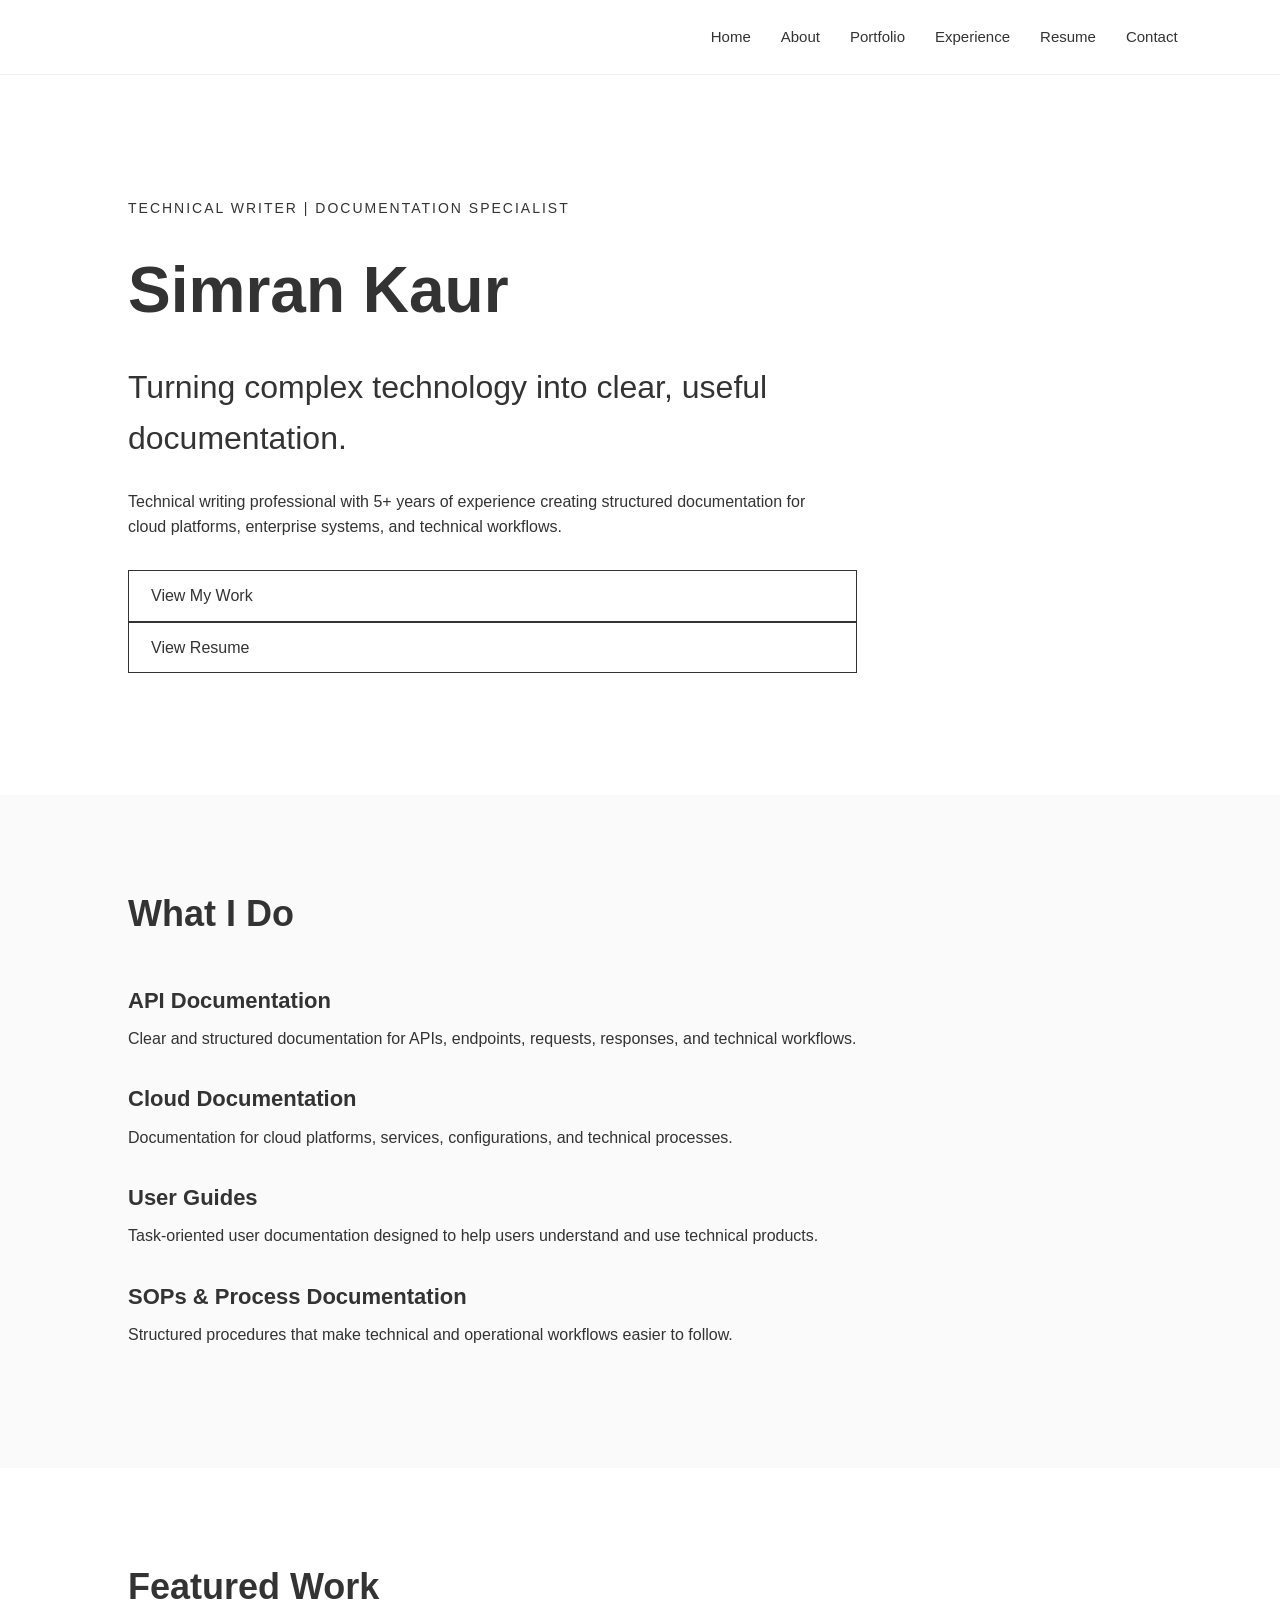
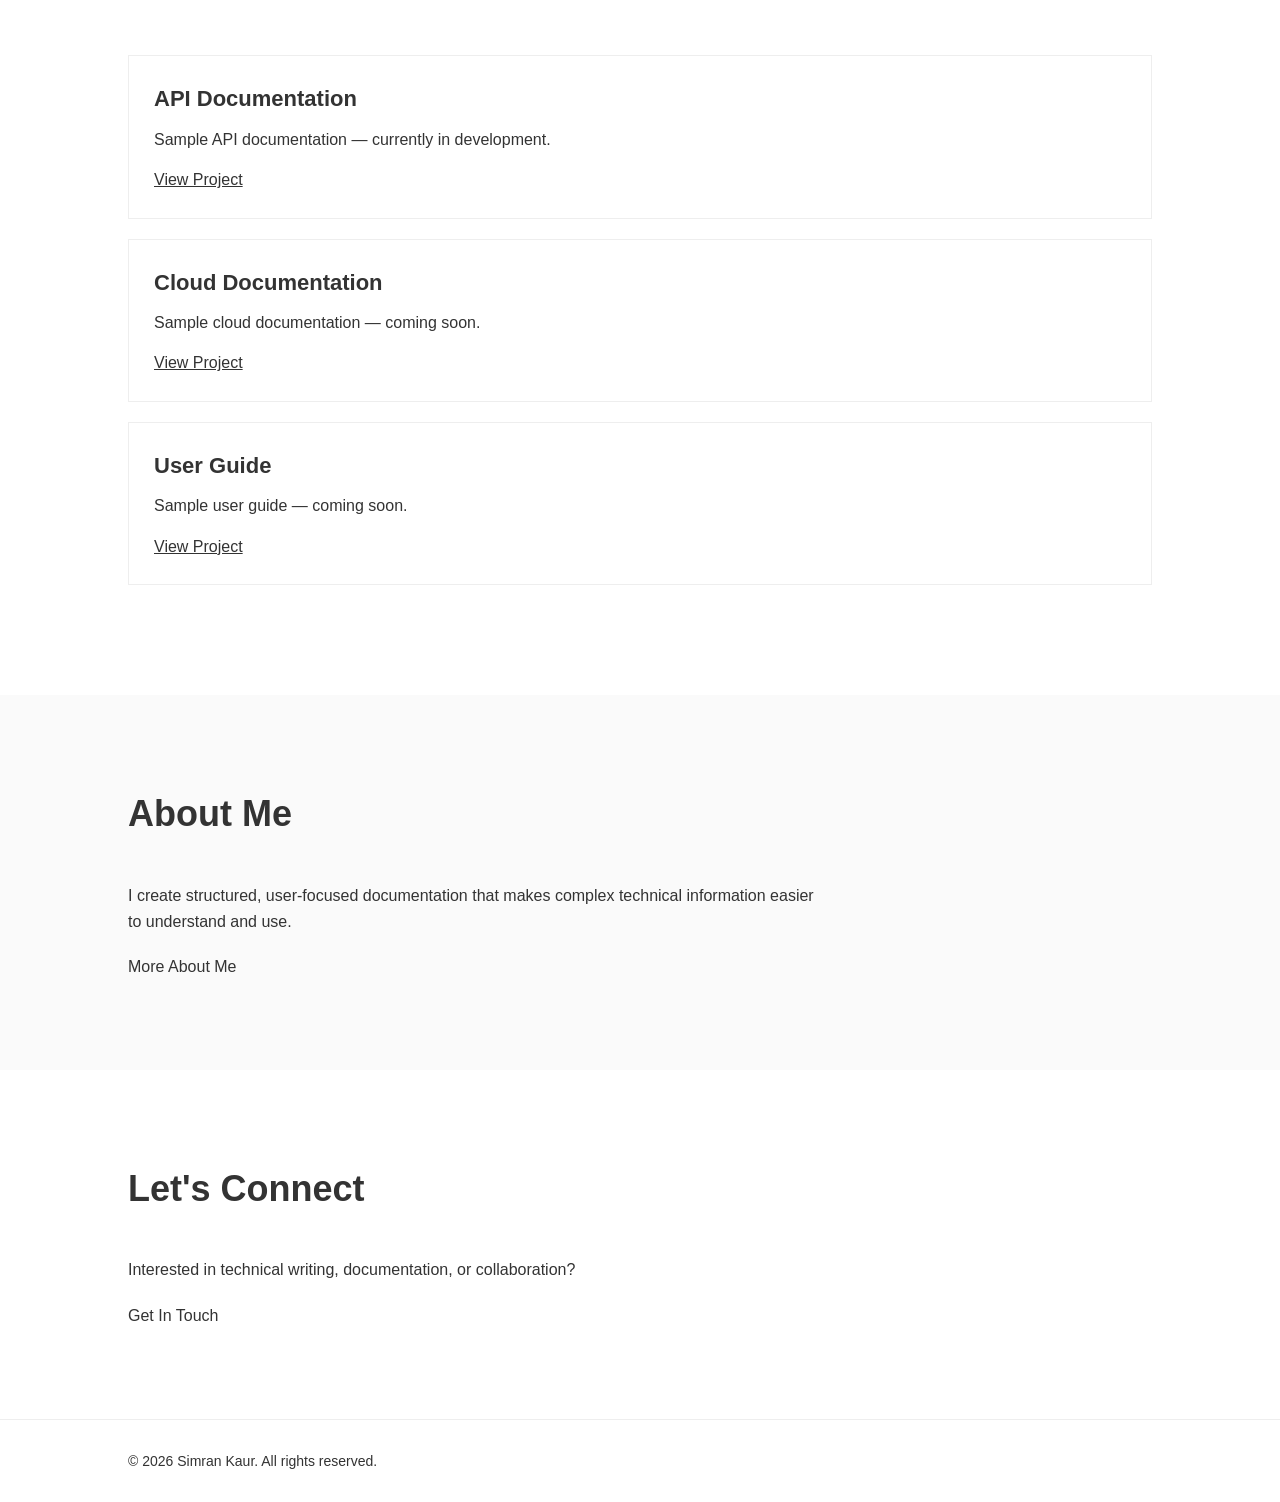
==== index.html @ 683816c1 "Update index.html" ====
<!DOCTYPE html>
<html lang="en">

<head>
    <meta charset="UTF-8">
    <meta name="viewport" content="width=device-width, initial-scale=1.0">

    <title>Simran Kaur | Technical Writer</title>
    <link rel="stylesheet" href="style.css">

    <meta name="description"
          content="Technical writing portfolio of Simran Kaur, specializing in cloud, API, and software documentation.">
</head>

<body>

    <!-- Navigation -->
    <header>
        <nav>
            <a href="index.html">Home</a>
            <a href="about.html">About</a>
            <a href="portfolio.html">Portfolio</a>
            <a href="experience.html">Experience</a>
            <a href="resume.html">Resume</a>
            <a href="contact.html">Contact</a>
        </nav>
    </header>


    <!-- Hero Section -->
    <main>

        <section id="hero">

            <p>TECHNICAL WRITER | DOCUMENTATION SPECIALIST</p>

            <h1>Simran Kaur</h1>

            <h2>
                Turning complex technology into clear,
                useful documentation.
            </h2>

            <p>
                Technical writing professional with 5+ years of experience
                creating structured documentation for cloud platforms,
                enterprise systems, and technical workflows.
            </p>

            <a href="portfolio.html">View My Work</a>

            <a href="resume.html">View Resume</a>

        </section>


        <!-- What I Do -->
        <section id="what-i-do">

            <h2>What I Do</h2>

            <div>
                <h3>API Documentation</h3>
                <p>
                    Clear and structured documentation for APIs,
                    endpoints, requests, responses, and technical workflows.
                </p>
            </div>

            <div>
                <h3>Cloud Documentation</h3>
                <p>
                    Documentation for cloud platforms, services,
                    configurations, and technical processes.
                </p>
            </div>

            <div>
                <h3>User Guides</h3>
                <p>
                    Task-oriented user documentation designed to help
                    users understand and use technical products.
                </p>
            </div>

            <div>
                <h3>SOPs & Process Documentation</h3>
                <p>
                    Structured procedures that make technical and
                    operational workflows easier to follow.
                </p>
            </div>

        </section>


        <!-- Featured Work -->
        <section id="featured-work">

            <h2>Featured Work</h2>

            <div>
                <h3>API Documentation</h3>
                <p>Sample API documentation — currently in development.</p>
                <a href="portfolio.html">View Project</a>
            </div>

            <div>
                <h3>Cloud Documentation</h3>
                <p>Sample cloud documentation — coming soon.</p>
                <a href="portfolio.html">View Project</a>
            </div>

            <div>
                <h3>User Guide</h3>
                <p>Sample user guide — coming soon.</p>
                <a href="portfolio.html">View Project</a>
            </div>

        </section>


        <!-- About Preview -->
        <section id="about-preview">

            <h2>About Me</h2>

            <p>
                I create structured, user-focused documentation that
                makes complex technical information easier to understand
                and use.
            </p>

            <a href="about.html">More About Me</a>

        </section>


        <!-- Contact -->
        <section id="contact-preview">

            <h2>Let's Connect</h2>

            <p>
                Interested in technical writing, documentation,
                or collaboration?
            </p>

            <a href="contact.html">Get In Touch</a>

        </section>

    </main>


    <!-- Footer -->
    <footer>

        <p>© 2026 Simran Kaur. All rights reserved.</p>

    </footer>

</body>

</html>
---- style.css ----
/* General */

* {
    margin: 0;
    padding: 0;
    box-sizing: border-box;
}

body {
    font-family: Arial, sans-serif;
    line-height: 1.6;
    color: #333;
    background: #ffffff;
}

a {
    text-decoration: none;
    color: inherit;
}


/* Navigation */

header {
    padding: 25px 8%;
    border-bottom: 1px solid #eeeeee;
}

nav {
    display: flex;
    justify-content: flex-end;
    gap: 30px;
}

nav a {
    font-size: 15px;
}

nav a:hover {
    color: #8b5cf6;
}


/* Main sections */

section {
    padding: 90px 10%;
}


/* Hero */

#hero {
    min-height: 80vh;
    display: flex;
    flex-direction: column;
    justify-content: center;
    max-width: 1000px;
}

#hero p:first-child {
    font-size: 14px;
    letter-spacing: 2px;
    margin-bottom: 20px;
}

#hero h1 {
    font-size: 64px;
    margin-bottom: 20px;
}

#hero h2 {
    font-size: 32px;
    font-weight: 400;
    max-width: 750px;
    margin-bottom: 25px;
}

#hero p {
    max-width: 700px;
    margin-bottom: 30px;
}


/* Buttons */

#hero a {
    display: inline-block;
    margin-right: 15px;
    padding: 12px 22px;
    border: 1px solid #333;
}


/* What I Do */

#what-i-do {
    background: #fafafa;
}

#what-i-do h2,
#featured-work h2,
#about-preview h2,
#contact-preview h2 {
    font-size: 36px;
    margin-bottom: 40px;
}

#what-i-do div {
    margin-bottom: 30px;
}

#what-i-do h3 {
    font-size: 22px;
    margin-bottom: 8px;
}


/* Featured Work */

#featured-work div {
    padding: 25px;
    border: 1px solid #eeeeee;
    margin-bottom: 20px;
}

#featured-work h3 {
    font-size: 22px;
    margin-bottom: 10px;
}

#featured-work a {
    display: inline-block;
    margin-top: 15px;
    text-decoration: underline;
}


/* About */

#about-preview {
    background: #fafafa;
}

#about-preview p,
#contact-preview p {
    max-width: 700px;
    margin-bottom: 20px;
}


/* Footer */

footer {
    padding: 30px 10%;
    border-top: 1px solid #eeeeee;
    font-size: 14px;
}
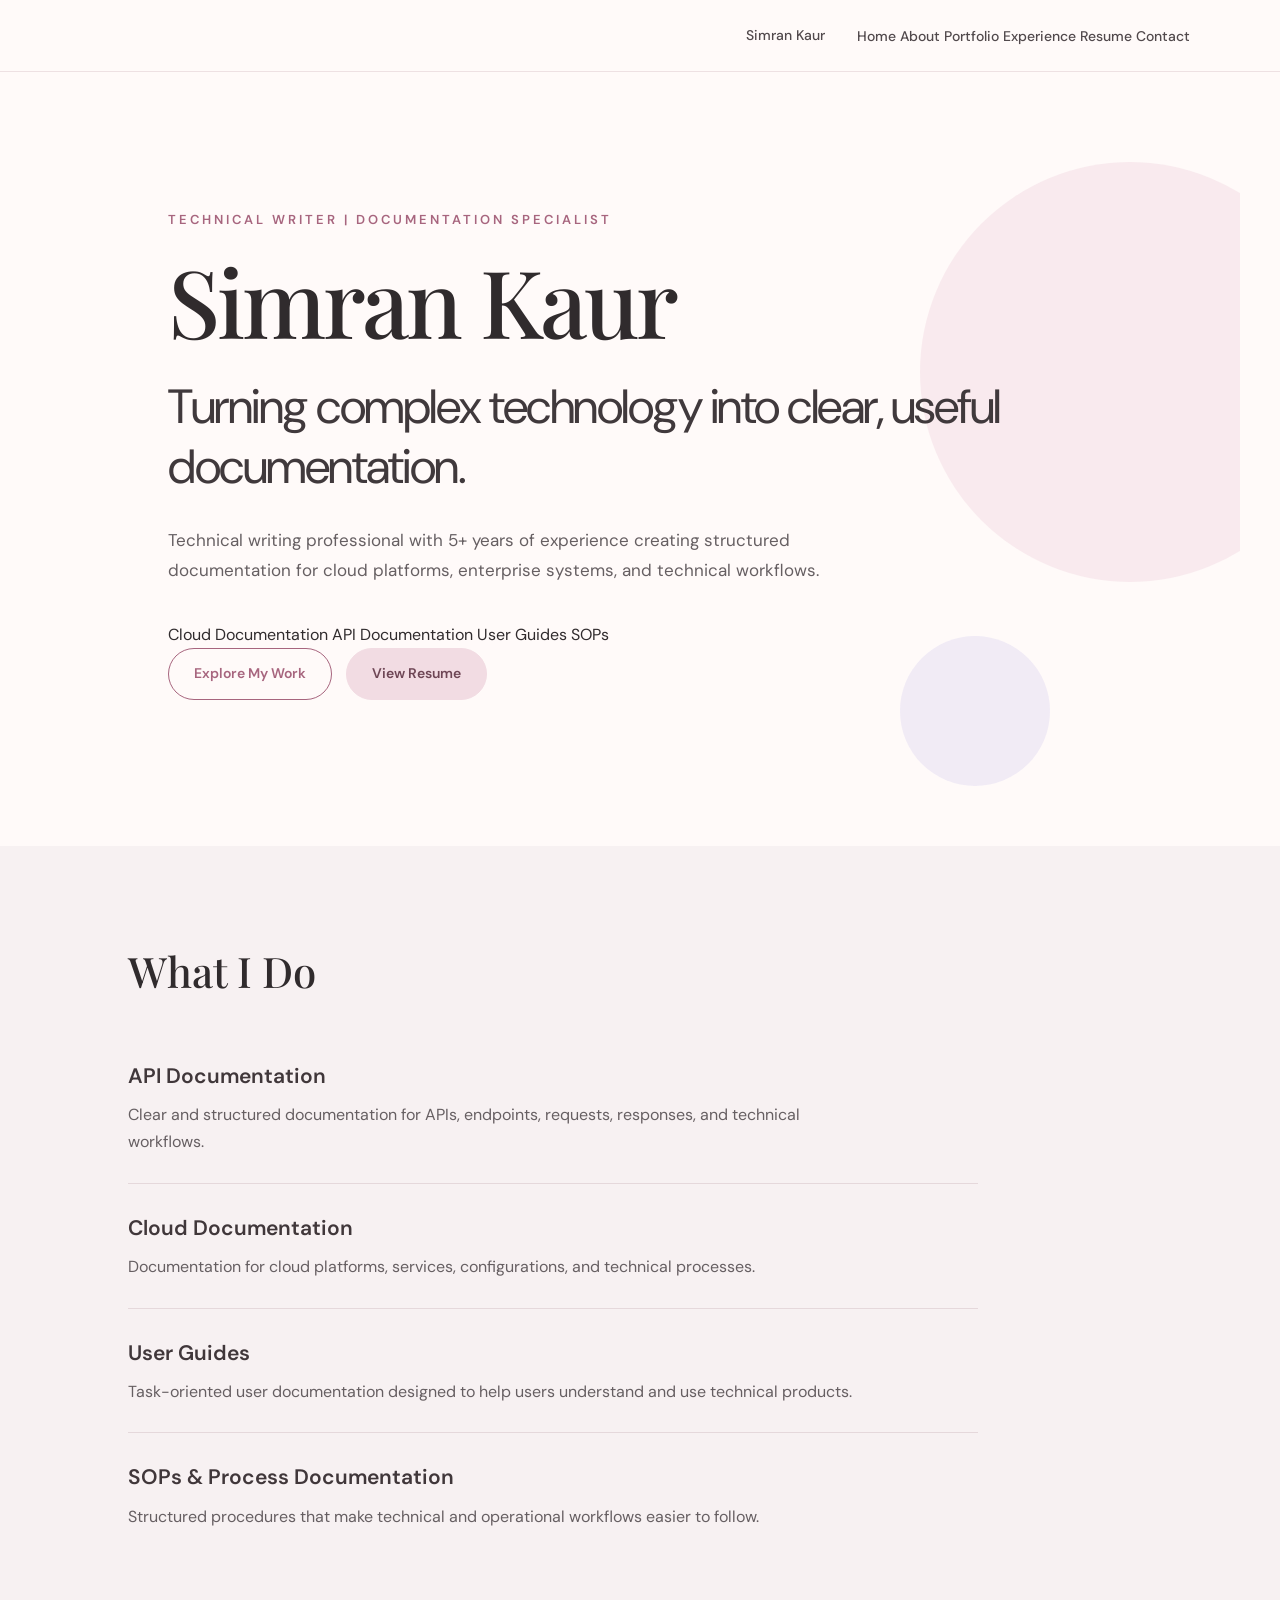
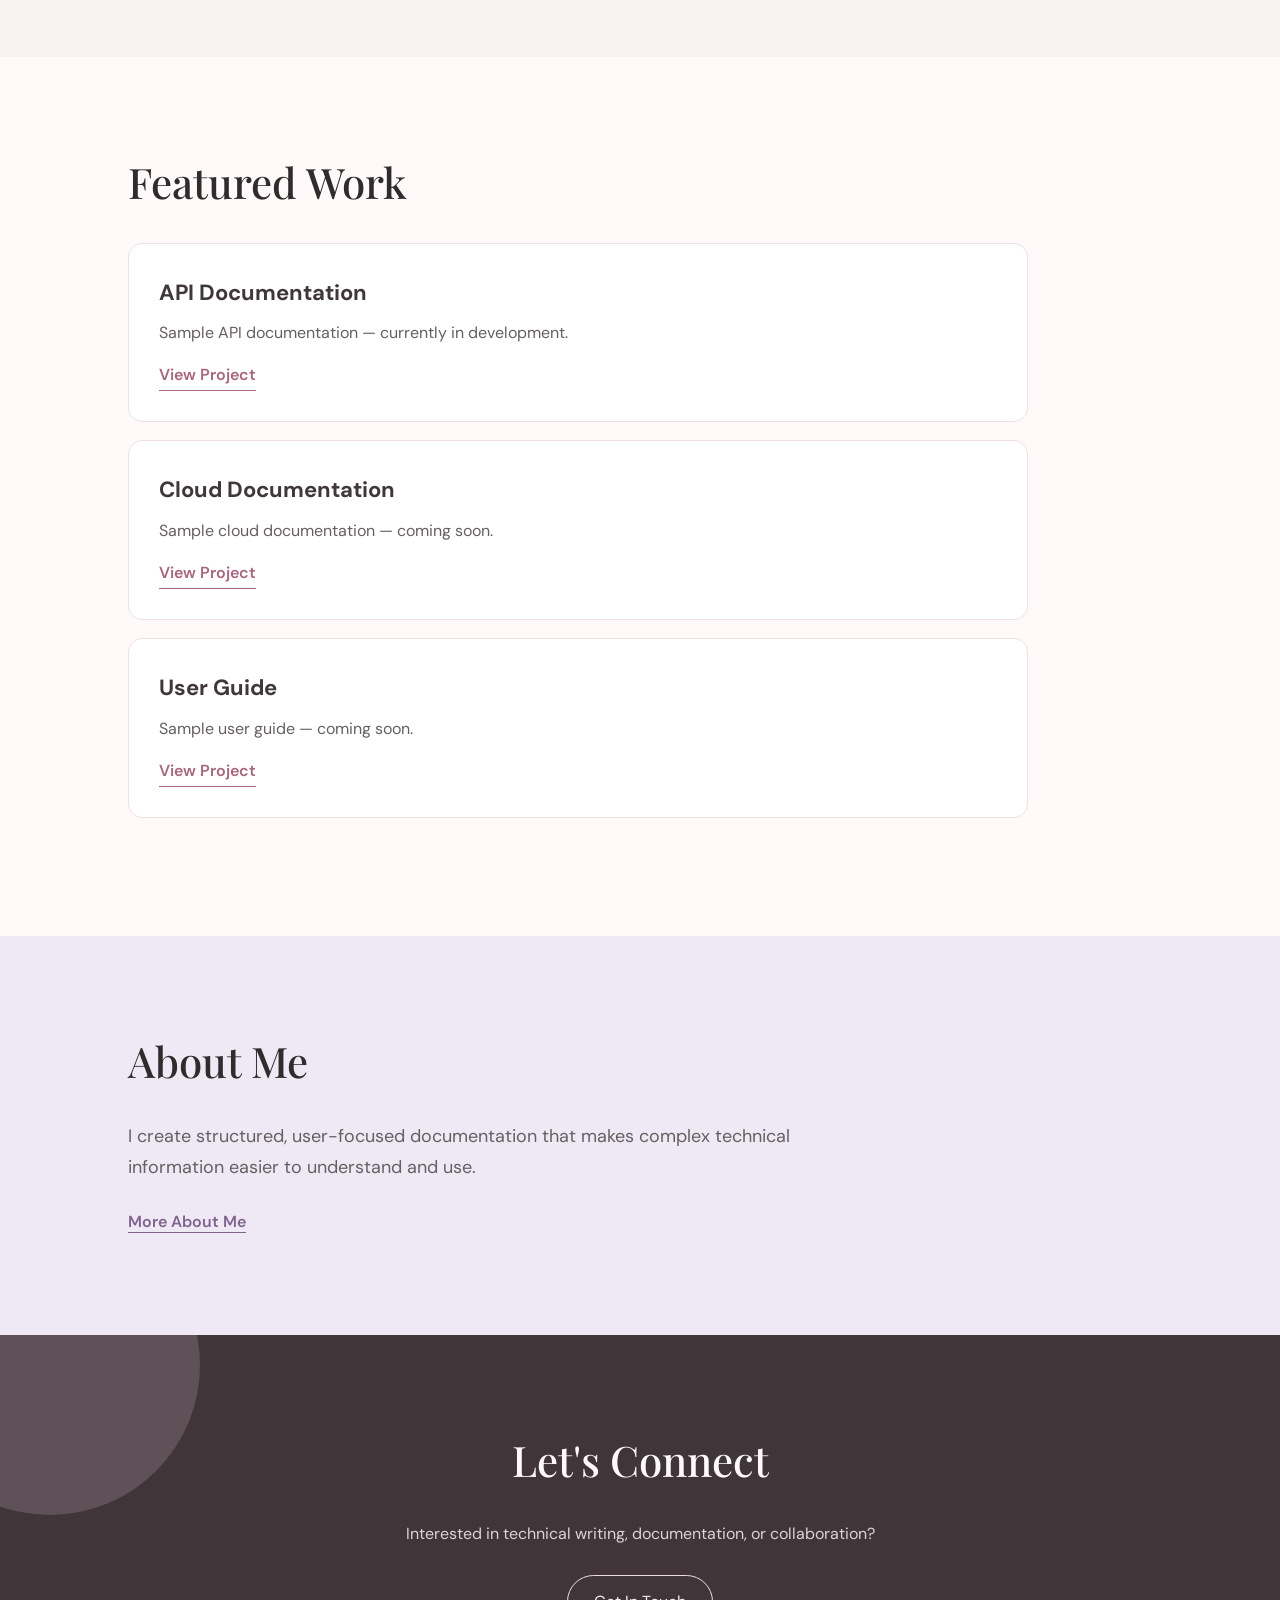
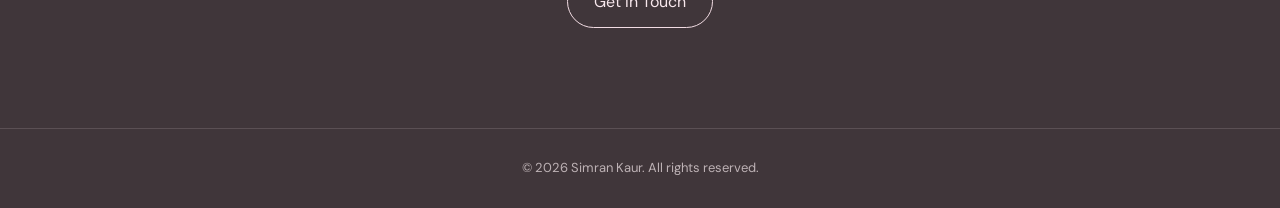
==== commit 3f558865: "Update index.html" ====
--- a/index.html
+++ b/index.html
@@ -15,16 +15,24 @@
 <body>
 
     <!-- Navigation -->
-    <header>
-        <nav>
+   <header>
+    <nav>
+
+        <a href="index.html" class="logo">
+            Simran Kaur
+        </a>
+
+        <div class="nav-links">
             <a href="index.html">Home</a>
             <a href="about.html">About</a>
             <a href="portfolio.html">Portfolio</a>
             <a href="experience.html">Experience</a>
             <a href="resume.html">Resume</a>
             <a href="contact.html">Contact</a>
-        </nav>
-    </header>
+        </div>
+
+    </nav>
+</header>
 
 
     <!-- Hero Section -->
@@ -41,15 +49,28 @@
                 useful documentation.
             </h2>
 
-            <p>
-                Technical writing professional with 5+ years of experience
-                creating structured documentation for cloud platforms,
-                enterprise systems, and technical workflows.
-            </p>
+          <p>
+                Technical writing professional with 5+ years of experience creating
+                structured documentation for cloud platforms, enterprise systems,
+                and technical workflows.
+        </p>
 
-            <a href="portfolio.html">View My Work</a>
+<div class="focus-tags">
 
-            <a href="resume.html">View Resume</a>
+    <span>Cloud Documentation</span>
+    <span>API Documentation</span>
+    <span>User Guides</span>
+    <span>SOPs</span>
+
+</div>
+
+<div class="hero-buttons">
+
+    <a href="portfolio.html">Explore My Work</a>
+
+    <a href="resume.html">View Resume</a>
+
+</div>
 
         </section>
 
--- a/style.css
+++ b/style.css
@@ -1,4 +1,14 @@
-/* General */
+/* =========================================
+   SIMRAN KAUR | TECHNICAL WRITER PORTFOLIO
+   ========================================= */
+
+
+/* ---------- Fonts ---------- */
+
+@import url('https://fonts.googleapis.com/css2?family=DM+Sans:wght@400;500;600&family=Playfair+Display:wght@500;600&display=swap');
+
+
+/* ---------- Base ---------- */
 
 * {
     margin: 0;
@@ -6,11 +16,15 @@
     box-sizing: border-box;
 }
 
+html {
+    scroll-behavior: smooth;
+}
+
 body {
-    font-family: Arial, sans-serif;
-    line-height: 1.6;
-    color: #333;
-    background: #ffffff;
+    font-family: "DM Sans", Arial, sans-serif;
+    background: #fffaf9;
+    color: #302b2d;
+    line-height: 1.7;
 }
 
 a {
@@ -18,141 +32,516 @@
     color: inherit;
 }
 
-
-/* Navigation */
+p {
+    color: #665f62;
+}
+
+
+/* ---------- Navigation ---------- */
 
 header {
-    padding: 25px 8%;
-    border-bottom: 1px solid #eeeeee;
+    position: sticky;
+    top: 0;
+    z-index: 100;
+
+    padding: 22px 7%;
+
+    background: rgba(255, 250, 249, 0.94);
+    backdrop-filter: blur(10px);
+
+    border-bottom: 1px solid #eee1e3;
 }
 
 nav {
     display: flex;
+    align-items: center;
     justify-content: flex-end;
-    gap: 30px;
+    gap: 32px;
 }
 
 nav a {
-    font-size: 15px;
+    font-size: 14px;
+    font-weight: 500;
+    color: #51494c;
+
+    transition: color 0.3s ease;
 }
 
 nav a:hover {
-    color: #8b5cf6;
-}
-
-
-/* Main sections */
+    color: #a7657e;
+}
+
+
+/* ---------- General Sections ---------- */
 
 section {
-    padding: 90px 10%;
-}
-
-
-/* Hero */
+    padding: 100px 10%;
+}
+
+section h2 {
+    font-family: "Playfair Display", Georgia, serif;
+    font-size: 42px;
+    font-weight: 500;
+    line-height: 1.2;
+
+    color: #302b2d;
+
+    margin-bottom: 35px;
+}
+
+
+/* ---------- Hero ---------- */
 
 #hero {
-    min-height: 80vh;
+    position: relative;
+
+    min-height: 86vh;
+    max-width: 1200px;
+
+    margin: auto;
+
+    padding-top: 120px;
+    padding-bottom: 120px;
+
     display: flex;
     flex-direction: column;
     justify-content: center;
-    max-width: 1000px;
-}
-
-#hero p:first-child {
-    font-size: 14px;
-    letter-spacing: 2px;
-    margin-bottom: 20px;
-}
+
+    overflow: hidden;
+}
+
+
+/* Soft decorative pastel circle */
+
+#hero::after {
+    content: "";
+
+    position: absolute;
+
+    width: 420px;
+    height: 420px;
+
+    right: -100px;
+    top: 90px;
+
+    background: #f4dfe5;
+
+    border-radius: 50%;
+
+    opacity: 0.55;
+
+    z-index: -1;
+}
+
+
+/* Small lavender decoration */
+
+#hero::before {
+    content: "";
+
+    position: absolute;
+
+    width: 150px;
+    height: 150px;
+
+    right: 190px;
+    bottom: 60px;
+
+    background: #e8e1f3;
+
+    border-radius: 50%;
+
+    opacity: 0.6;
+
+    z-index: -1;
+}
+
+
+/* Small professional label */
+
+#hero > p:first-child {
+    font-size: 13px;
+
+    letter-spacing: 3px;
+
+    font-weight: 600;
+
+    color: #a7657e;
+
+    margin-bottom: 22px;
+}
+
+
+/* Name */
 
 #hero h1 {
-    font-size: 64px;
-    margin-bottom: 20px;
-}
+    font-family: "Playfair Display", Georgia, serif;
+
+    font-size: clamp(58px, 8vw, 94px);
+
+    font-weight: 500;
+
+    line-height: 1;
+
+    letter-spacing: -3px;
+
+    color: #302b2d;
+
+    margin-bottom: 30px;
+}
+
+
+/* Main tagline */
 
 #hero h2 {
-    font-size: 32px;
+    max-width: 850px;
+
+    font-family: "DM Sans", Arial, sans-serif;
+
+    font-size: clamp(30px, 4vw, 48px);
+
     font-weight: 400;
-    max-width: 750px;
-    margin-bottom: 25px;
-}
-
-#hero p {
-    max-width: 700px;
-    margin-bottom: 30px;
-}
-
-
-/* Buttons */
+
+    line-height: 1.25;
+
+    letter-spacing: -1.5px;
+
+    color: #40393c;
+
+    margin-bottom: 28px;
+}
+
+
+/* Introduction */
+
+#hero > p:not(:first-child) {
+    max-width: 720px;
+
+    font-size: 17px;
+
+    line-height: 1.8;
+
+    margin-bottom: 35px;
+}
+
+
+/* ---------- Buttons ---------- */
 
 #hero a {
     display: inline-block;
-    margin-right: 15px;
-    padding: 12px 22px;
-    border: 1px solid #333;
-}
-
-
-/* What I Do */
+
+    width: auto;
+
+    padding: 13px 25px;
+
+    margin-right: 10px;
+    margin-bottom: 10px;
+
+    border-radius: 30px;
+
+    border: 1px solid #a7657e;
+
+    color: #a7657e;
+
+    font-size: 14px;
+
+    font-weight: 600;
+
+    transition: all 0.3s ease;
+}
+
+#hero a:hover {
+    background: #a7657e;
+
+    color: white;
+
+    transform: translateY(-2px);
+}
+
+
+/* Resume button */
+
+#hero a:last-child {
+    background: #f2dce3;
+
+    border-color: #f2dce3;
+
+    color: #6e4655;
+}
+
+#hero a:last-child:hover {
+    background: #e5c3ce;
+
+    border-color: #e5c3ce;
+
+    color: #4f343e;
+}
+
+
+/* ---------- What I Do ---------- */
 
 #what-i-do {
-    background: #fafafa;
-}
-
-#what-i-do h2,
-#featured-work h2,
-#about-preview h2,
-#contact-preview h2 {
-    font-size: 36px;
-    margin-bottom: 40px;
-}
-
-#what-i-do div {
-    margin-bottom: 30px;
+    background: #f7f1f2;
+}
+
+#what-i-do > div {
+    max-width: 850px;
+
+    padding: 27px 0;
+
+    border-bottom: 1px solid #e5d8db;
+}
+
+#what-i-do > div:last-child {
+    border-bottom: none;
 }
 
 #what-i-do h3 {
-    font-size: 22px;
-    margin-bottom: 8px;
-}
-
-
-/* Featured Work */
-
-#featured-work div {
-    padding: 25px;
-    border: 1px solid #eeeeee;
-    margin-bottom: 20px;
+    font-family: "DM Sans", Arial, sans-serif;
+
+    font-size: 21px;
+
+    font-weight: 600;
+
+    color: #40373a;
+
+    margin-bottom: 7px;
+}
+
+#what-i-do p {
+    max-width: 750px;
+}
+
+
+/* ---------- Featured Work ---------- */
+
+#featured-work {
+    background: #fffaf9;
+}
+
+#featured-work > div {
+    max-width: 900px;
+
+    padding: 30px;
+
+    margin-bottom: 18px;
+
+    background: #fff;
+
+    border: 1px solid #eee0e3;
+
+    border-radius: 14px;
+
+    transition: all 0.3s ease;
+}
+
+#featured-work > div:hover {
+    transform: translateY(-4px);
+
+    border-color: #e2c3cc;
+
+    box-shadow: 0 12px 35px rgba(100, 70, 80, 0.08);
 }
 
 #featured-work h3 {
     font-size: 22px;
-    margin-bottom: 10px;
+
+    margin-bottom: 8px;
+
+    color: #40373a;
+}
+
+#featured-work p {
+    max-width: 700px;
 }
 
 #featured-work a {
     display: inline-block;
+
     margin-top: 15px;
-    text-decoration: underline;
-}
-
-
-/* About */
+
+    color: #a7657e;
+
+    font-weight: 600;
+
+    border-bottom: 1px solid #a7657e;
+
+    padding-bottom: 2px;
+}
+
+
+/* ---------- About ---------- */
 
 #about-preview {
-    background: #fafafa;
-}
-
-#about-preview p,
+    background: #eee9f5;
+}
+
+#about-preview p {
+    max-width: 760px;
+
+    font-size: 18px;
+
+    margin-bottom: 25px;
+}
+
+#about-preview a {
+    color: #80648f;
+
+    font-weight: 600;
+
+    border-bottom: 1px solid #80648f;
+}
+
+
+/* ---------- Contact ---------- */
+
+#contact-preview {
+    text-align: center;
+
+    background: #40363a;
+
+    position: relative;
+
+    overflow: hidden;
+}
+
+#contact-preview::before {
+    content: "";
+
+    position: absolute;
+
+    width: 300px;
+    height: 300px;
+
+    left: -100px;
+    top: -120px;
+
+    background: #d9bfd0;
+
+    border-radius: 50%;
+
+    opacity: 0.2;
+}
+
+#contact-preview h2 {
+    color: #fffaf9;
+}
+
 #contact-preview p {
-    max-width: 700px;
-    margin-bottom: 20px;
-}
-
-
-/* Footer */
+    max-width: 600px;
+
+    margin: 0 auto 28px;
+
+    color: #ddd2d5;
+}
+
+#contact-preview a {
+    display: inline-block;
+
+    padding: 12px 26px;
+
+    border: 1px solid #f2dce3;
+
+    border-radius: 30px;
+
+    color: #f8e8ed;
+
+    transition: all 0.3s ease;
+}
+
+#contact-preview a:hover {
+    background: #f2dce3;
+
+    color: #40363a;
+}
+
+
+/* ---------- Footer ---------- */
 
 footer {
-    padding: 30px 10%;
-    border-top: 1px solid #eeeeee;
-    font-size: 14px;
-}
+    padding: 28px 10%;
+
+    text-align: center;
+
+    background: #40363a;
+
+    border-top: 1px solid #5b5054;
+}
+
+footer p {
+    font-size: 13px;
+
+    color: #bdb2b5;
+}
+
+
+/* ---------- Mobile ---------- */
+
+@media (max-width: 768px) {
+
+    header {
+        padding: 18px 5%;
+    }
+
+    nav {
+        justify-content: center;
+
+        flex-wrap: wrap;
+
+        gap: 12px 18px;
+    }
+
+    nav a {
+        font-size: 13px;
+    }
+
+    section {
+        padding: 70px 7%;
+    }
+
+    #hero {
+        min-height: auto;
+
+        padding-top: 90px;
+        padding-bottom: 90px;
+    }
+
+    #hero::after {
+        width: 260px;
+        height: 260px;
+
+        right: -120px;
+        top: 80px;
+    }
+
+    #hero::before {
+        width: 90px;
+        height: 90px;
+
+        right: 80px;
+        bottom: 30px;
+    }
+
+    #hero h1 {
+        font-size: 58px;
+
+        letter-spacing: -2px;
+    }
+
+    #hero h2 {
+        font-size: 30px;
+    }
+
+    #hero > p:not(:first-child) {
+        font-size: 16px;
+    }
+
+    section h2 {
+        font-size: 34px;
+    }
+
+    #hero a {
+        margin-right: 5px;
+    }
+
+}
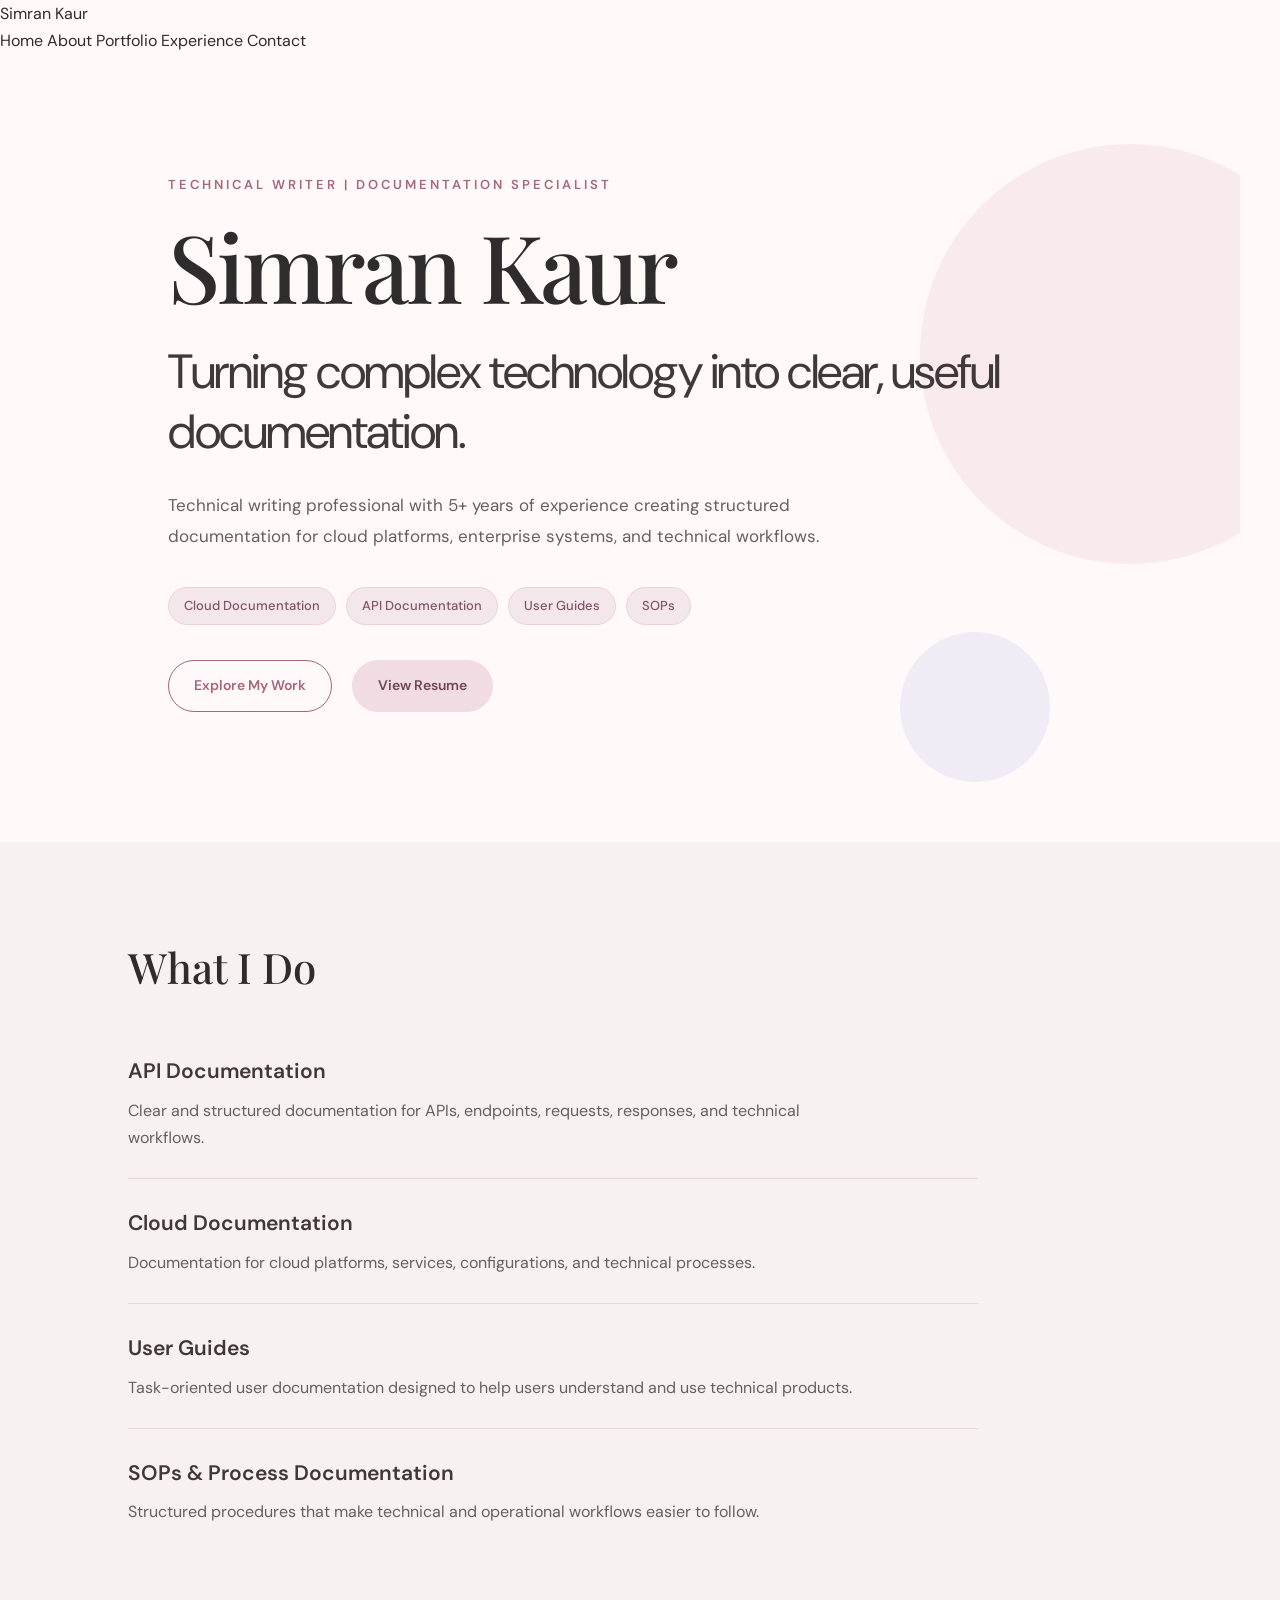
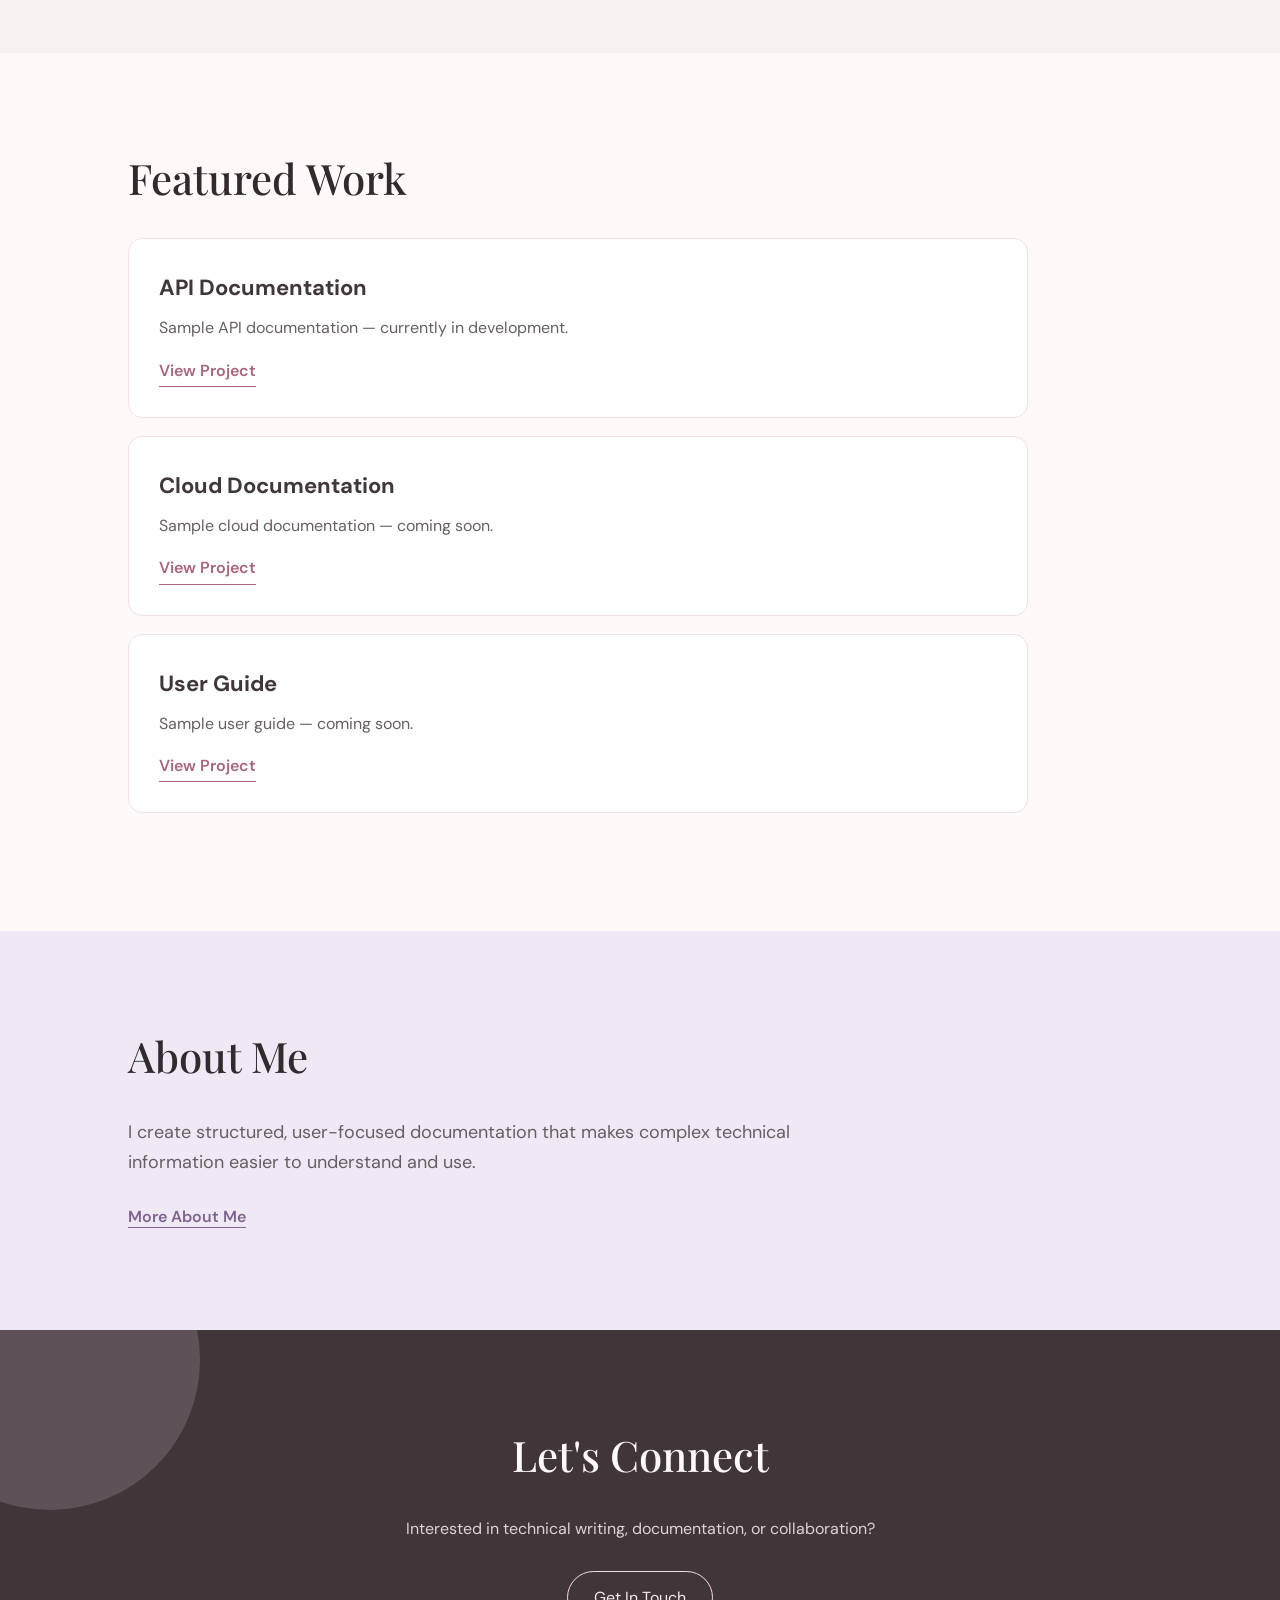
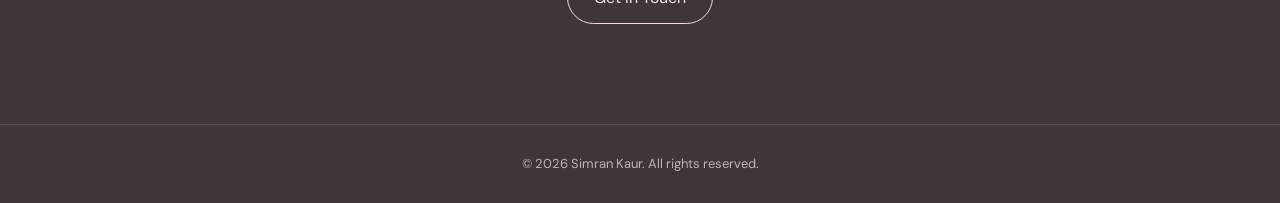
==== commit eef38883: "Update index.html" ====
--- a/index.html
+++ b/index.html
@@ -27,7 +27,6 @@
             <a href="about.html">About</a>
             <a href="portfolio.html">Portfolio</a>
             <a href="experience.html">Experience</a>
-            <a href="resume.html">Resume</a>
             <a href="contact.html">Contact</a>
         </div>
 
--- a/style.css
+++ b/style.css
@@ -37,41 +37,113 @@
 }
 
 
-/* ---------- Navigation ---------- */
-
-header {
-    position: sticky;
-    top: 0;
-    z-index: 100;
-
-    padding: 22px 7%;
-
-    background: rgba(255, 250, 249, 0.94);
-    backdrop-filter: blur(10px);
-
-    border-bottom: 1px solid #eee1e3;
-}
-
-nav {
+/* =========================================
+   NAVIGATION
+   ========================================= */
+
+.site-header {
+    width: 100%;
+    background: #fffafa;
+    border-bottom: 1px solid #eadfe2;
+}
+
+.nav-container {
+    max-width: 1550px;
+    margin: 0 auto;
+
+    padding: 24px 55px;
+
     display: flex;
     align-items: center;
+    justify-content: space-between;
+}
+
+.site-logo {
+    font-family: "Playfair Display", Georgia, serif;
+
+    font-size: 25px;
+    font-weight: 600;
+
+    color: #40363a;
+
+    text-decoration: none;
+
+    white-space: nowrap;
+}
+
+.main-nav {
+    display: flex;
+
+    align-items: center;
+
     justify-content: flex-end;
-    gap: 32px;
-}
-
-nav a {
-    font-size: 14px;
+
+    gap: 38px;
+
+    margin: 0;
+    padding: 0;
+}
+
+.main-nav a {
+    font-family: "DM Sans", Arial, sans-serif;
+
+    font-size: 15px;
     font-weight: 500;
-    color: #51494c;
-
-    transition: color 0.3s ease;
-}
-
-nav a:hover {
+
+    color: #554c50;
+
+    text-decoration: none;
+
+    white-space: nowrap;
+
+    transition: color 0.25s ease;
+}
+
+.main-nav a:hover {
     color: #a7657e;
 }
 
-
+.main-nav a.active {
+    color: #a7657e;
+}
+
+
+/* =========================================
+   MOBILE NAVIGATION
+   ========================================= */
+
+@media (max-width: 900px) {
+
+    .nav-container {
+        padding: 20px 25px;
+
+        flex-direction: column;
+
+        gap: 18px;
+    }
+
+    .main-nav {
+        gap: 22px;
+
+        flex-wrap: wrap;
+
+        justify-content: center;
+    }
+
+}
+
+
+@media (max-width: 600px) {
+
+    .main-nav {
+        gap: 15px;
+    }
+
+    .main-nav a {
+        font-size: 13px;
+    }
+
+}
 /* ---------- General Sections ---------- */
 
 section {
@@ -474,6 +546,46 @@
     color: #bdb2b5;
 }
 
+/* ---------- Professional Focus Tags ---------- */
+
+.focus-tags {
+    display: flex;
+
+    flex-wrap: wrap;
+
+    gap: 10px;
+
+    margin-bottom: 35px;
+}
+
+.focus-tags span {
+    display: inline-block;
+
+    padding: 7px 15px;
+
+    background: #f4e7eb;
+
+    border: 1px solid #ead4da;
+
+    border-radius: 30px;
+
+    color: #805365;
+
+    font-size: 13px;
+
+    font-weight: 500;
+}
+
+
+/* ---------- Hero Buttons Container ---------- */
+
+.hero-buttons {
+    display: flex;
+
+    flex-wrap: wrap;
+
+    gap: 10px;
+}
 
 /* ---------- Mobile ---------- */
 
@@ -483,17 +595,27 @@
         padding: 18px 5%;
     }
 
-    nav {
-        justify-content: center;
-
-        flex-wrap: wrap;
-
-        gap: 12px 18px;
-    }
-
-    nav a {
-        font-size: 13px;
-    }
+   nav {
+    flex-direction: column;
+
+    gap: 15px;
+}
+
+.nav-links {
+    justify-content: center;
+
+    flex-wrap: wrap;
+
+    gap: 12px 18px;
+}
+
+.nav-links a {
+    font-size: 13px;
+}
+
+.logo {
+    font-size: 21px;
+}
 
     section {
         padding: 70px 7%;
@@ -545,3 +667,1507 @@
     }
 
 }
+
+/* =========================================
+   ABOUT PAGE
+   ========================================= */
+
+
+/* ---------- Page Hero ---------- */
+
+.page-hero {
+    max-width: 1100px;
+
+    margin: auto;
+
+    padding-top: 100px;
+    padding-bottom: 65px;
+}
+
+.section-label {
+    font-size: 13px;
+
+    letter-spacing: 3px;
+
+    font-weight: 600;
+
+    color: #a7657e;
+
+    margin-bottom: 22px;
+}
+
+.page-hero h1 {
+    max-width: 850px;
+
+    font-family: "Playfair Display", Georgia, serif;
+
+    font-size: clamp(48px, 6vw, 72px);
+
+    font-weight: 500;
+
+    line-height: 1.15;
+
+    letter-spacing: -2px;
+
+    color: #302b2d;
+
+    margin-bottom: 30px;
+}
+
+.page-intro {
+    max-width: 760px;
+
+    font-size: 19px;
+
+    line-height: 1.8;
+}
+
+
+/* ---------- About Content ---------- */
+
+.about-content {
+    display: grid;
+
+    grid-template-columns: 1.3fr 0.7fr;
+
+    gap: 70px;
+
+    background: #f7f1f2;
+
+    padding-top: 75px;
+    padding-bottom: 75px;
+}
+
+.about-main h2 {
+    font-family: "Playfair Display", Georgia, serif;
+
+    font-size: 40px;
+
+    font-weight: 500;
+
+    margin-bottom: 28px;
+}
+
+.about-main p {
+    max-width: 720px;
+
+    font-size: 17px;
+
+    margin-bottom: 22px;
+}
+
+
+/* ---------- About Cards ---------- */
+
+.about-side {
+    display: flex;
+
+    flex-direction: column;
+
+    gap: 18px;
+}
+
+.about-card {
+    padding: 25px;
+
+    background: #fffaf9;
+
+    border: 1px solid #eadcdf;
+
+    border-radius: 14px;
+
+    transition: all 0.3s ease;
+}
+
+.about-card:hover {
+    transform: translateY(-4px);
+
+    box-shadow: 0 12px 30px rgba(100, 70, 80, 0.08);
+}
+
+.about-card span {
+    display: block;
+
+    color: #a7657e;
+
+    font-size: 13px;
+
+    font-weight: 600;
+
+    margin-bottom: 12px;
+}
+
+.about-card h3 {
+    font-size: 20px;
+
+    margin-bottom: 8px;
+}
+
+.about-card p {
+    font-size: 14px;
+}
+
+
+/* ---------- Skills ---------- */
+
+.skills-section {
+    background: #eee9f5;
+}
+
+.skills-section h2 {
+    margin-bottom: 35px;
+}
+
+.skills-grid {
+    max-width: 1000px;
+
+    display: flex;
+
+    flex-wrap: wrap;
+
+    gap: 12px;
+}
+
+.skills-grid span {
+    padding: 10px 17px;
+
+    background: #fffaf9;
+
+    border: 1px solid #ddd2e8;
+
+    border-radius: 30px;
+
+    color: #6e5a78;
+
+    font-size: 14px;
+
+    transition: all 0.3s ease;
+}
+
+.skills-grid span:hover {
+    background: #e5dcef;
+
+    transform: translateY(-2px);
+}
+
+
+/* ---------- Education ---------- */
+
+.education-section {
+    background: #fffaf9;
+}
+
+.education-item {
+    max-width: 900px;
+
+    display: flex;
+
+    justify-content: space-between;
+
+    align-items: flex-start;
+
+    gap: 30px;
+
+    padding: 28px 0;
+
+    border-bottom: 1px solid #eadfe1;
+}
+
+.education-item h3 {
+    font-size: 20px;
+
+    margin-bottom: 5px;
+}
+
+.education-item p {
+    font-size: 15px;
+}
+
+.education-item > span {
+    color: #a7657e;
+
+    font-size: 14px;
+
+    font-weight: 600;
+
+    white-space: nowrap;
+}
+
+
+/* ---------- About CTA ---------- */
+
+.about-cta {
+    text-align: center;
+
+    background: #40363a;
+
+    position: relative;
+
+    overflow: hidden;
+}
+
+.about-cta h2 {
+    color: #fffaf9;
+}
+
+.about-cta p {
+    max-width: 600px;
+
+    margin: 0 auto 28px;
+
+    color: #ddd2d5;
+}
+
+.about-cta a {
+    display: inline-block;
+
+    padding: 12px 26px;
+
+    border: 1px solid #f2dce3;
+
+    border-radius: 30px;
+
+    color: #f8e8ed;
+
+    font-weight: 600;
+
+    transition: all 0.3s ease;
+}
+
+.about-cta a:hover {
+    background: #f2dce3;
+
+    color: #40363a;
+}
+
+
+/* ---------- About Mobile ---------- */
+
+@media (max-width: 768px) {
+
+    .page-hero {
+        padding-top: 80px;
+
+        padding-bottom: 70px;
+    }
+
+    .page-hero h1 {
+        font-size: 48px;
+    }
+
+    .page-intro {
+        font-size: 17px;
+    }
+
+    .about-content {
+        grid-template-columns: 1fr;
+
+        gap: 45px;
+    }
+
+    .about-main h2 {
+        font-size: 34px;
+    }
+
+    .education-item {
+        flex-direction: column;
+
+        gap: 8px;
+    }
+
+}
+
+/* =========================================
+   PORTFOLIO / WORK PAGE
+   ========================================= */
+
+
+/* ---------- Portfolio Hero ---------- */
+
+.portfolio-hero {
+    max-width: 1100px;
+
+    margin: auto;
+
+    padding-top: 105px;
+    padding-bottom: 80px;
+}
+
+.portfolio-hero h1 {
+    max-width: 850px;
+
+    font-family: "Playfair Display", Georgia, serif;
+
+    font-size: clamp(48px, 6vw, 72px);
+
+    font-weight: 500;
+
+    line-height: 1.15;
+
+    letter-spacing: -2px;
+
+    margin-bottom: 28px;
+}
+
+.portfolio-hero > p:last-child {
+    max-width: 750px;
+
+    font-size: 18px;
+
+    line-height: 1.8;
+}
+
+
+/* ---------- Work Section ---------- */
+
+.work-section {
+    background: #f7f1f2;
+}
+
+.work-intro {
+    max-width: 1100px;
+
+    margin: 0 auto 45px;
+}
+
+.work-intro h2 {
+    margin-bottom: 0;
+}
+
+
+/* ---------- Work Grid ---------- */
+
+.work-grid {
+    max-width: 1100px;
+
+    margin: auto;
+
+    display: grid;
+
+    grid-template-columns: repeat(2, 1fr);
+
+    gap: 22px;
+}
+
+
+/* ---------- Work Cards ---------- */
+
+.work-card {
+    position: relative;
+
+    padding: 32px;
+
+    background: #fffaf9;
+
+    border: 1px solid #eadcdf;
+
+    border-radius: 16px;
+
+    min-height: 360px;
+
+    display: flex;
+
+    flex-direction: column;
+
+    transition: all 0.3s ease;
+}
+
+.work-card:hover {
+    transform: translateY(-5px);
+
+    border-color: #d9b9c4;
+
+    box-shadow: 0 15px 35px rgba(100, 70, 80, 0.08);
+}
+
+
+/* First card */
+
+.featured-work-card {
+    background: #eee9f5;
+
+    border-color: #ddd2e8;
+}
+
+
+/* Card number */
+
+.work-number {
+    font-family: "Playfair Display", Georgia, serif;
+
+    font-size: 20px;
+
+    color: #a7657e;
+
+    margin-bottom: 28px;
+}
+
+
+/* Card content */
+
+.work-content {
+    margin-top: auto;
+}
+
+.work-type {
+    font-size: 11px;
+
+    letter-spacing: 2px;
+
+    font-weight: 600;
+
+    color: #a7657e;
+
+    margin-bottom: 10px;
+}
+
+.work-content h3 {
+    font-family: "Playfair Display", Georgia, serif;
+
+    font-size: 30px;
+
+    font-weight: 500;
+
+    line-height: 1.2;
+
+    margin-bottom: 15px;
+
+    color: #40363a;
+}
+
+.work-content > p:not(.work-type) {
+    font-size: 15px;
+
+    line-height: 1.7;
+
+    margin-bottom: 20px;
+}
+
+
+/* ---------- Work Tags ---------- */
+
+.work-tags {
+    display: flex;
+
+    flex-wrap: wrap;
+
+    gap: 7px;
+
+    margin-bottom: 20px;
+}
+
+.work-tags span {
+    padding: 5px 10px;
+
+    background: #f4e7eb;
+
+    border: 1px solid #ead4da;
+
+    border-radius: 20px;
+
+    color: #805365;
+
+    font-size: 11px;
+}
+
+
+/* ---------- Work Links ---------- */
+
+.work-content a {
+    display: inline-block;
+
+    color: #a7657e;
+
+    font-size: 14px;
+
+    font-weight: 600;
+
+    border-bottom: 1px solid #a7657e;
+
+    padding-bottom: 2px;
+}
+
+.work-content a:hover {
+    color: #40363a;
+
+    border-color: #40363a;
+}
+
+
+/* ---------- Portfolio CTA ---------- */
+
+.portfolio-cta {
+    text-align: center;
+
+    background: #40363a;
+}
+
+.portfolio-cta .section-label {
+    color: #d9bfd0;
+}
+
+.portfolio-cta h2 {
+    max-width: 700px;
+
+    margin: 0 auto 25px;
+
+    color: #fffaf9;
+}
+
+.portfolio-cta > p:not(.section-label) {
+    max-width: 650px;
+
+    margin: 0 auto 30px;
+
+    color: #ddd2d5;
+}
+
+.portfolio-cta a {
+    display: inline-block;
+
+    padding: 12px 26px;
+
+    border: 1px solid #f2dce3;
+
+    border-radius: 30px;
+
+    color: #f8e8ed;
+
+    font-weight: 600;
+
+    transition: all 0.3s ease;
+}
+
+.portfolio-cta a:hover {
+    background: #f2dce3;
+
+    color: #40363a;
+}
+
+
+/* ---------- Portfolio Mobile ---------- */
+
+@media (max-width: 768px) {
+
+    .portfolio-hero {
+        padding-top: 80px;
+
+        padding-bottom: 60px;
+    }
+
+    .portfolio-hero h1 {
+        font-size: 48px;
+    }
+
+    .portfolio-hero > p:last-child {
+        font-size: 17px;
+    }
+
+    .work-grid {
+        grid-template-columns: 1fr;
+    }
+
+    .work-card {
+        min-height: 330px;
+
+        padding: 27px;
+    }
+
+    .work-content h3 {
+        font-size: 27px;
+    }
+
+}
+
+/* =========================================
+   EXPERIENCE PAGE
+   ========================================= */
+
+
+/* ---------- Experience Hero ---------- */
+
+.experience-hero {
+    max-width: 1100px;
+
+    margin: auto;
+
+    padding-top: 90px;
+    padding-bottom: 70px;
+}
+
+.experience-hero h1 {
+    max-width: 850px;
+
+    font-family: "Playfair Display", Georgia, serif;
+
+    font-size: clamp(48px, 6vw, 72px);
+
+    font-weight: 500;
+
+    line-height: 1.15;
+
+    letter-spacing: -2px;
+
+    color: #302b2d;
+
+    margin-bottom: 28px;
+}
+
+.experience-hero > p:last-child {
+    max-width: 750px;
+
+    font-size: 18px;
+
+    line-height: 1.8;
+}
+
+
+/* ---------- Experience Section ---------- */
+
+.experience-section {
+    background: #f7f1f2;
+
+    padding-top: 75px;
+    padding-bottom: 90px;
+}
+
+.experience-heading {
+    max-width: 1100px;
+
+    margin: 0 auto 55px;
+}
+
+.experience-heading h2 {
+    margin-bottom: 0;
+}
+
+
+/* ---------- Timeline ---------- */
+
+.timeline {
+    max-width: 1100px;
+
+    margin: auto;
+
+    position: relative;
+}
+
+
+/* Vertical line */
+
+.timeline::before {
+    content: "";
+
+    position: absolute;
+
+    left: 185px;
+
+    top: 10px;
+
+    bottom: 10px;
+
+    width: 1px;
+
+    background: #d9c6cc;
+}
+
+
+/* ---------- Timeline Item ---------- */
+
+.timeline-item {
+    display: grid;
+
+    grid-template-columns: 150px 70px 1fr;
+
+    gap: 0;
+
+    position: relative;
+
+    padding-bottom: 70px;
+}
+
+.timeline-item:last-child {
+    padding-bottom: 0;
+}
+
+
+/* ---------- Date ---------- */
+
+.timeline-date {
+    padding-top: 5px;
+
+    padding-right: 20px;
+
+    text-align: right;
+
+    color: #8c6977;
+
+    font-size: 13px;
+
+    line-height: 1.5;
+
+    font-weight: 600;
+}
+
+
+/* ---------- Timeline Marker ---------- */
+
+.timeline-marker {
+    position: relative;
+
+    display: flex;
+
+    justify-content: center;
+
+    padding-top: 6px;
+
+    z-index: 2;
+}
+
+.timeline-marker span {
+    display: block;
+
+    width: 13px;
+
+    height: 13px;
+
+    border-radius: 50%;
+
+    background: #a7657e;
+
+    border: 4px solid #f7f1f2;
+
+    box-sizing: content-box;
+}
+
+
+/* ---------- Timeline Content ---------- */
+
+.timeline-content {
+    background: #fffaf9;
+
+    border: 1px solid #eadcdf;
+
+    border-radius: 16px;
+
+    padding: 32px 35px;
+
+    transition: all 0.3s ease;
+}
+
+.timeline-content:hover {
+    transform: translateY(-4px);
+
+    border-color: #d9b9c4;
+
+    box-shadow: 0 15px 35px rgba(100, 70, 80, 0.07);
+}
+
+
+/* Current role */
+
+.current-role .timeline-content {
+    background: #eee9f5;
+
+    border-color: #ddd2e8;
+}
+
+.current-role .timeline-marker span {
+    background: #8b6c99;
+}
+
+
+/* ---------- Role Text ---------- */
+
+.role-type {
+    display: inline-block;
+
+    padding: 5px 10px;
+
+    background: #f4dfe6;
+
+    border-radius: 20px;
+
+    color: #8d5368;
+
+    font-size: 10px;
+
+    letter-spacing: 1.5px;
+
+    font-weight: 700;
+
+    margin-bottom: 14px;
+}
+
+.timeline-content h3 {
+    font-family: "Playfair Display", Georgia, serif;
+
+    font-size: 30px;
+
+    font-weight: 500;
+
+    line-height: 1.25;
+
+    color: #40363a;
+
+    margin-bottom: 8px;
+}
+
+.timeline-content h4 {
+    color: #a7657e;
+
+    font-size: 15px;
+
+    font-weight: 600;
+
+    margin-bottom: 18px;
+}
+
+.timeline-content > p:not(.role-type) {
+    max-width: 700px;
+
+    font-size: 15px;
+
+    line-height: 1.7;
+
+    margin-bottom: 20px;
+}
+
+
+/* ---------- Experience List ---------- */
+
+.timeline-content ul {
+    max-width: 760px;
+
+    margin: 0 0 24px;
+
+    padding-left: 20px;
+}
+
+.timeline-content li {
+    margin-bottom: 10px;
+
+    padding-left: 5px;
+
+    font-size: 14px;
+
+    line-height: 1.7;
+}
+
+
+/* ---------- Experience Tags ---------- */
+
+.experience-tags {
+    display: flex;
+
+    flex-wrap: wrap;
+
+    gap: 8px;
+}
+
+.experience-tags span {
+    padding: 6px 11px;
+
+    background: #f4e7eb;
+
+    border: 1px solid #ead4da;
+
+    border-radius: 20px;
+
+    color: #805365;
+
+    font-size: 11px;
+}
+
+
+/* ---------- Skills Snapshot ---------- */
+
+.experience-skills {
+    background: #eee9f5;
+
+    padding-top: 80px;
+    padding-bottom: 85px;
+}
+
+.experience-skills > .section-label,
+.experience-skills > h2 {
+    max-width: 1100px;
+
+    margin-left: auto;
+    margin-right: auto;
+}
+
+.experience-skills h2 {
+    margin-bottom: 40px;
+}
+
+.experience-skill-grid {
+    max-width: 1100px;
+
+    margin: auto;
+
+    display: grid;
+
+    grid-template-columns: repeat(2, 1fr);
+
+    gap: 18px;
+}
+
+.experience-skill-grid > div {
+    padding: 28px;
+
+    background: #fffaf9;
+
+    border: 1px solid #ddd2e8;
+
+    border-radius: 15px;
+}
+
+.experience-skill-grid span {
+    display: block;
+
+    color: #a7657e;
+
+    font-size: 13px;
+
+    font-weight: 600;
+
+    margin-bottom: 15px;
+}
+
+.experience-skill-grid h3 {
+    font-family: "Playfair Display", Georgia, serif;
+
+    font-size: 24px;
+
+    font-weight: 500;
+
+    margin-bottom: 10px;
+}
+
+.experience-skill-grid p {
+    font-size: 14px;
+
+    line-height: 1.7;
+}
+
+
+/* ---------- Experience CTA ---------- */
+
+.experience-cta {
+    text-align: center;
+
+    background: #40363a;
+
+    padding-top: 85px;
+    padding-bottom: 90px;
+}
+
+.experience-cta .section-label {
+    color: #d9bfd0;
+}
+
+.experience-cta h2 {
+    max-width: 700px;
+
+    margin: 0 auto 25px;
+
+    color: #fffaf9;
+}
+
+.experience-cta > p:not(.section-label) {
+    max-width: 650px;
+
+    margin: 0 auto 30px;
+
+    color: #ddd2d5;
+
+    line-height: 1.7;
+}
+
+.experience-cta a {
+    display: inline-block;
+
+    padding: 12px 26px;
+
+    border: 1px solid #f2dce3;
+
+    border-radius: 30px;
+
+    color: #f8e8ed;
+
+    font-weight: 600;
+
+    transition: all 0.3s ease;
+}
+
+.experience-cta a:hover {
+    background: #f2dce3;
+
+    color: #40363a;
+}
+
+
+/* ---------- Experience Mobile ---------- */
+
+@media (max-width: 768px) {
+
+    .experience-hero {
+        padding-top: 75px;
+
+        padding-bottom: 55px;
+    }
+
+    .experience-hero h1 {
+        font-size: 48px;
+    }
+
+    .experience-hero > p:last-child {
+        font-size: 17px;
+    }
+
+
+    /* Remove desktop timeline */
+
+    .timeline::before {
+        display: none;
+    }
+
+    .timeline-item {
+        display: block;
+
+        padding-bottom: 30px;
+    }
+
+    .timeline-date {
+        text-align: left;
+
+        padding: 0 0 12px 5px;
+    }
+
+    .timeline-marker {
+        display: none;
+    }
+
+    .timeline-content {
+        padding: 27px;
+    }
+
+    .timeline-content h3 {
+        font-size: 27px;
+    }
+
+
+    /* Skills */
+
+    .experience-skill-grid {
+        grid-template-columns: 1fr;
+    }
+
+}
+
+/* =========================================
+   EXPERIENCE PAGE
+   ========================================= */
+
+
+/* ---------- HERO ---------- */
+
+.experience-hero {
+    max-width: 1100px;
+    margin: 0 auto;
+
+    padding-top: 95px;
+    padding-bottom: 90px;
+}
+
+.experience-hero h1 {
+    max-width: 850px;
+
+    font-family: "Playfair Display", Georgia, serif;
+
+    font-size: clamp(48px, 6vw, 72px);
+
+    font-weight: 500;
+
+    line-height: 1.12;
+
+    letter-spacing: -2px;
+
+    color: #302b2d;
+
+    margin-bottom: 28px;
+}
+
+.experience-intro {
+    max-width: 700px;
+
+    font-size: 18px;
+
+    line-height: 1.8;
+
+    color: #665c60;
+}
+
+
+/* ---------- EXPERIENCE SECTION ---------- */
+
+.experience-section {
+    background: #f7f1f2;
+
+    padding: 80px 0 100px;
+}
+
+.experience-heading {
+    max-width: 1100px;
+
+    margin: 0 auto 45px;
+}
+
+.experience-heading h2 {
+    margin-bottom: 0;
+}
+
+
+/* ---------- EXPERIENCE GRID ---------- */
+
+.experience-grid {
+    max-width: 1100px;
+
+    margin: auto;
+
+    display: grid;
+
+    grid-template-columns: repeat(2, 1fr);
+
+    gap: 20px;
+}
+
+
+/* ---------- EXPERIENCE CARD ---------- */
+
+.experience-card {
+    padding: 32px;
+
+    background: #fffaf9;
+
+    border: 1px solid #eadcdf;
+
+    border-radius: 18px;
+
+    min-height: 330px;
+
+    display: flex;
+
+    flex-direction: column;
+
+    transition:
+        transform 0.3s ease,
+        box-shadow 0.3s ease,
+        border-color 0.3s ease;
+}
+
+.experience-card:hover {
+    transform: translateY(-6px);
+
+    border-color: #d7b8c3;
+
+    box-shadow:
+        0 18px 40px rgba(90, 60, 70, 0.08);
+}
+
+
+/* Featured current role */
+
+.featured-experience {
+    background: #eee9f5;
+
+    border-color: #ddd2e8;
+}
+
+
+/* ---------- CARD TOP ---------- */
+
+.experience-top {
+    display: flex;
+
+    justify-content: space-between;
+
+    align-items: center;
+
+    margin-bottom: 28px;
+}
+
+.experience-number {
+    font-family: "Playfair Display", Georgia, serif;
+
+    font-size: 22px;
+
+    color: #a7657e;
+}
+
+.experience-period {
+    font-size: 12px;
+
+    color: #8c747b;
+
+    letter-spacing: 0.5px;
+}
+
+
+/* ---------- ROLE ---------- */
+
+.experience-role {
+    display: inline-block;
+
+    width: fit-content;
+
+    padding: 5px 10px;
+
+    margin-bottom: 12px;
+
+    border-radius: 20px;
+
+    background: #f4dfe6;
+
+    color: #8d5368;
+
+    font-size: 10px;
+
+    font-weight: 700;
+
+    letter-spacing: 1.5px;
+}
+
+.experience-card h3 {
+    font-family: "Playfair Display", Georgia, serif;
+
+    font-size: 28px;
+
+    font-weight: 500;
+
+    line-height: 1.25;
+
+    color: #40363a;
+
+    margin-bottom: 8px;
+}
+
+.experience-card h4 {
+    font-size: 14px;
+
+    font-weight: 600;
+
+    color: #a7657e;
+
+    margin-bottom: 18px;
+}
+
+
+/* ---------- DESCRIPTION ---------- */
+
+.experience-description {
+    max-width: 520px;
+
+    font-size: 14px;
+
+    line-height: 1.75;
+
+    color: #665c60;
+
+    margin-bottom: 25px;
+}
+
+
+/* ---------- TAGS ---------- */
+
+.experience-tags {
+    display: flex;
+
+    flex-wrap: wrap;
+
+    gap: 7px;
+
+    margin-top: auto;
+}
+
+.experience-tags span {
+    padding: 6px 11px;
+
+    background: #f5e9ed;
+
+    border: 1px solid #ead5dc;
+
+    border-radius: 20px;
+
+    color: #805365;
+
+    font-size: 11px;
+}
+
+
+/* ---------- WHAT I DO ---------- */
+
+.experience-skills {
+    background: #eee9f5;
+
+    padding: 90px 0;
+}
+
+.skills-inner {
+    max-width: 1100px;
+
+    margin: auto;
+}
+
+.experience-skills h2 {
+    margin-bottom: 45px;
+}
+
+.experience-skill-grid {
+    display: grid;
+
+    grid-template-columns: repeat(2, 1fr);
+
+    gap: 18px;
+}
+
+.experience-skill-grid > div {
+    padding: 28px;
+
+    background: #fffaf9;
+
+    border: 1px solid #ddd2e8;
+
+    border-radius: 16px;
+}
+
+.experience-skill-grid span {
+    display: block;
+
+    margin-bottom: 14px;
+
+    color: #a7657e;
+
+    font-size: 13px;
+
+    font-weight: 600;
+}
+
+.experience-skill-grid h3 {
+    font-family: "Playfair Display", Georgia, serif;
+
+    font-size: 23px;
+
+    font-weight: 500;
+
+    margin-bottom: 10px;
+}
+
+.experience-skill-grid p {
+    font-size: 14px;
+
+    line-height: 1.7;
+
+    color: #665c60;
+}
+
+
+/* ---------- CTA ---------- */
+
+.experience-cta {
+    text-align: center;
+
+    background: #40363a;
+
+    padding: 90px 20px;
+}
+
+.experience-cta .section-label {
+    color: #d9bfd0;
+}
+
+.experience-cta h2 {
+    max-width: 700px;
+
+    margin: 0 auto 22px;
+
+    color: #fffaf9;
+}
+
+.experience-cta > p:not(.section-label) {
+    max-width: 600px;
+
+    margin: 0 auto 30px;
+
+    color: #ddd2d5;
+
+    line-height: 1.7;
+}
+
+.experience-cta a {
+    display: inline-block;
+
+    padding: 12px 26px;
+
+    border: 1px solid #f2dce3;
+
+    border-radius: 30px;
+
+    color: #f8e8ed;
+
+    font-weight: 600;
+
+    transition: all 0.3s ease;
+}
+
+.experience-cta a:hover {
+    background: #f2dce3;
+
+    color: #40363a;
+}
+
+
+/* =========================================
+   MOBILE
+   ========================================= */
+
+@media (max-width: 768px) {
+
+    .experience-hero {
+        padding: 70px 25px;
+    }
+
+    .experience-hero h1 {
+        font-size: 46px;
+
+        letter-spacing: -1px;
+    }
+
+    .experience-section {
+        padding: 65px 25px 75px;
+    }
+
+    .experience-heading {
+        margin-bottom: 35px;
+    }
+
+    .experience-grid {
+        grid-template-columns: 1fr;
+    }
+
+    .experience-card {
+        min-height: auto;
+
+        padding: 26px;
+    }
+
+    .experience-skills {
+        padding: 70px 25px;
+    }
+
+    .experience-skill-grid {
+        grid-template-columns: 1fr;
+    }
+
+}
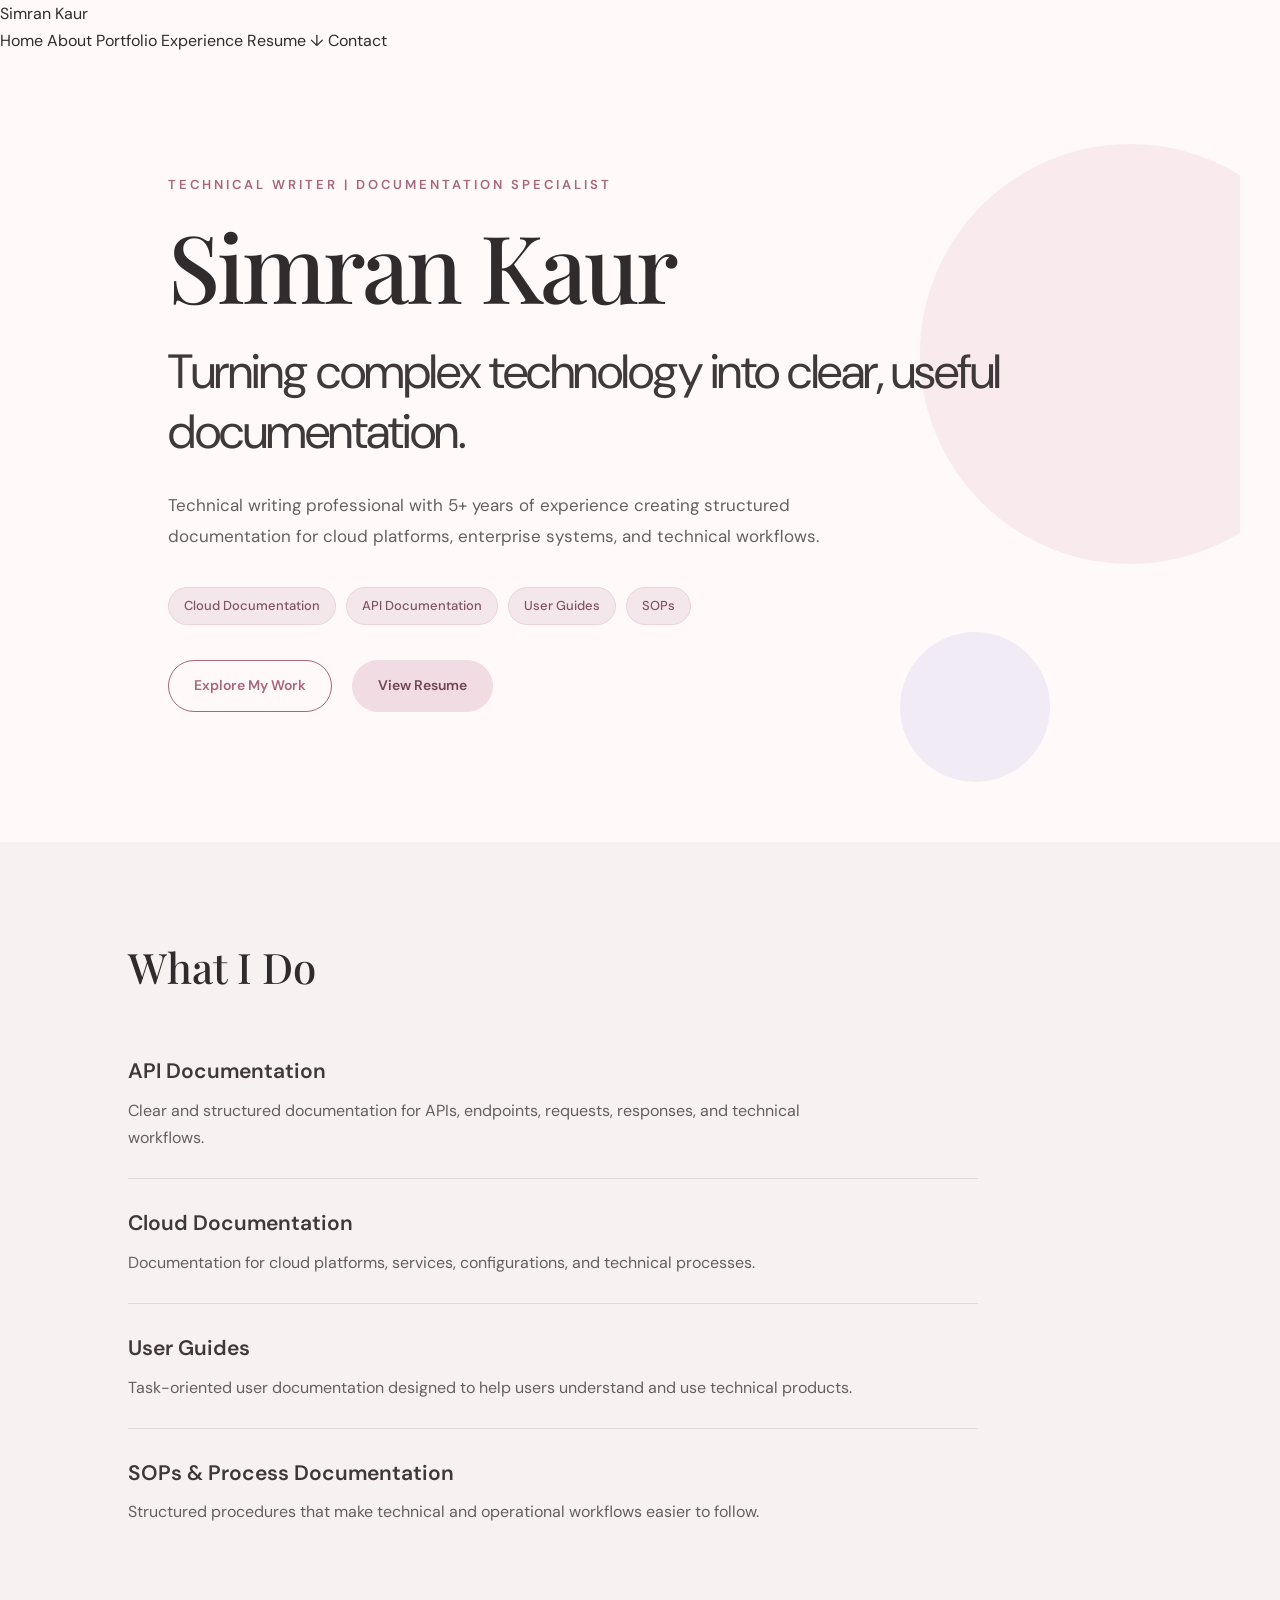
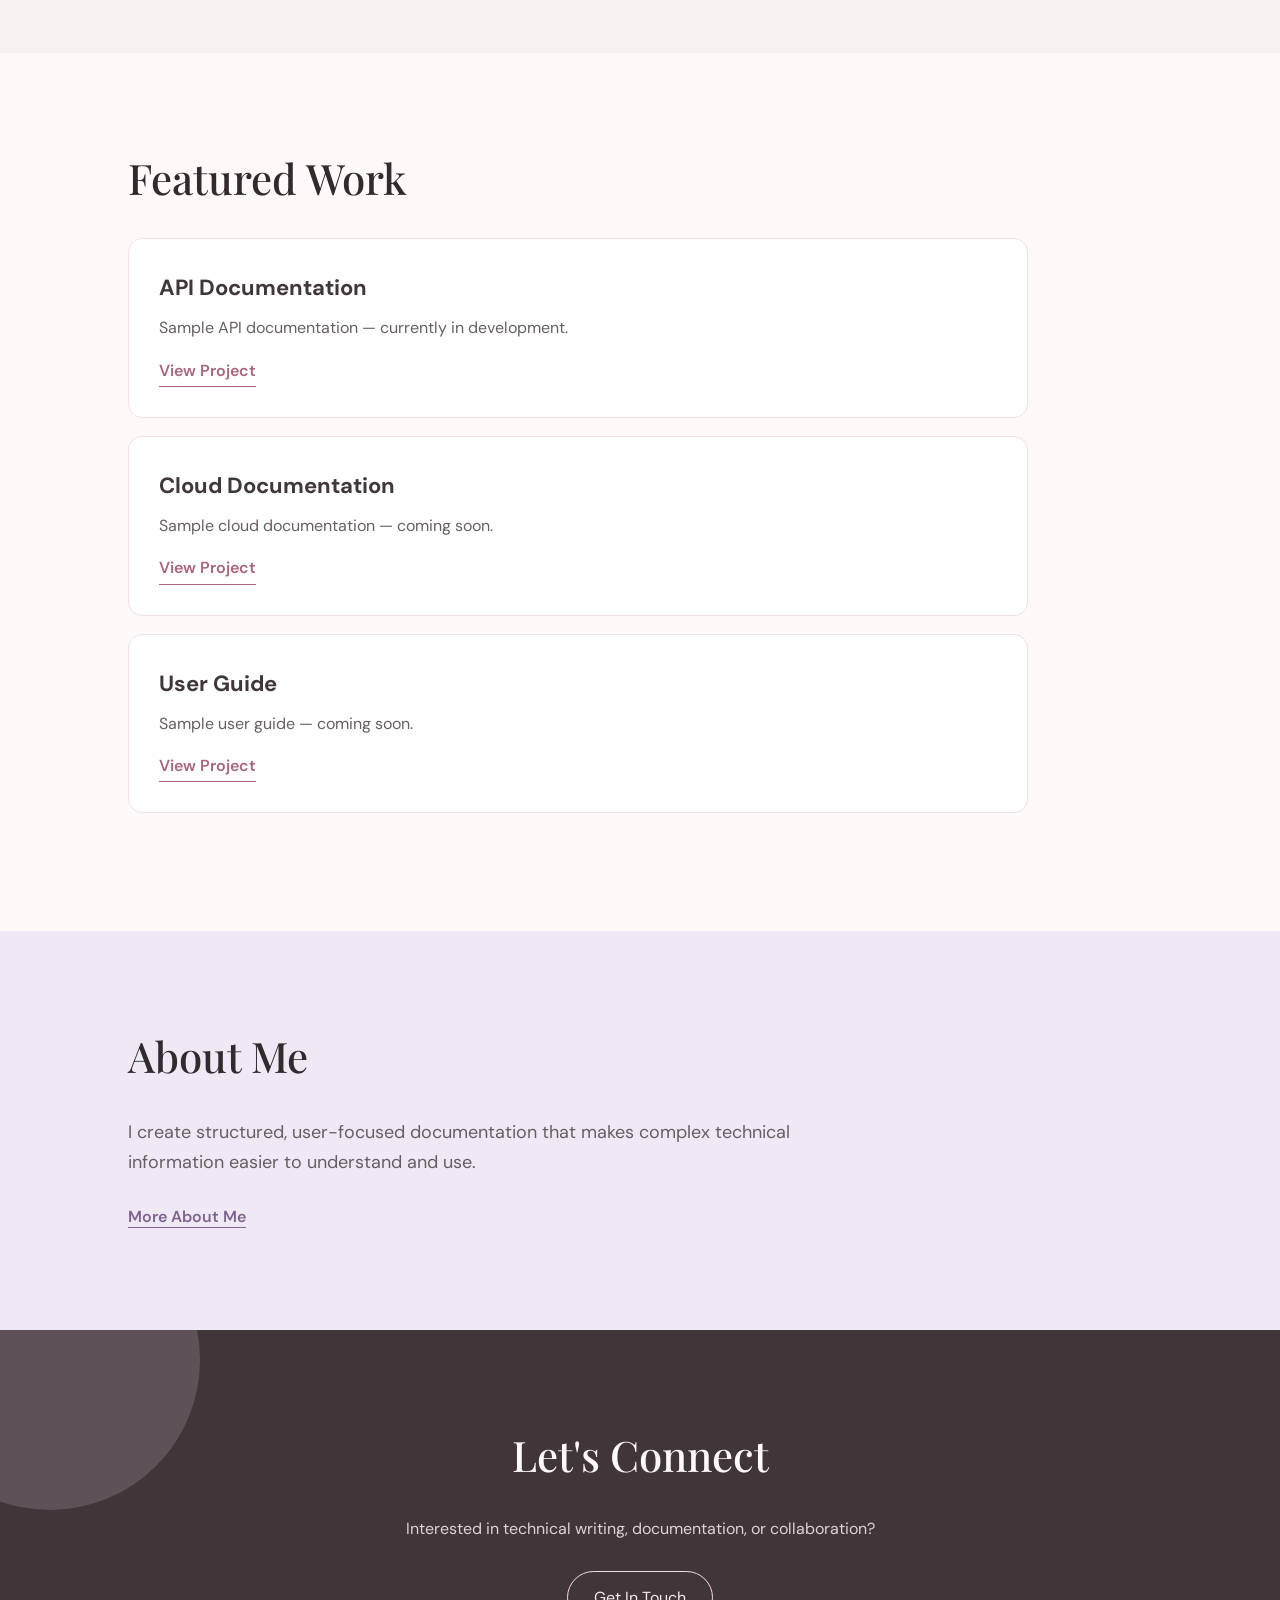
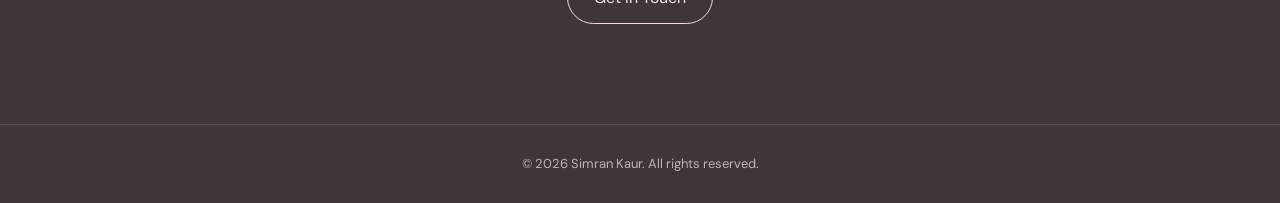
==== commit 10031600: "Update index.html" ====
--- a/index.html
+++ b/index.html
@@ -27,6 +27,7 @@
             <a href="about.html">About</a>
             <a href="portfolio.html">Portfolio</a>
             <a href="experience.html">Experience</a>
+            <a href="resume/Simran-Kaur-Resume.pdf" target="_blank" class="resume-btn"> Resume ↓</a>
             <a href="contact.html">Contact</a>
         </div>
 
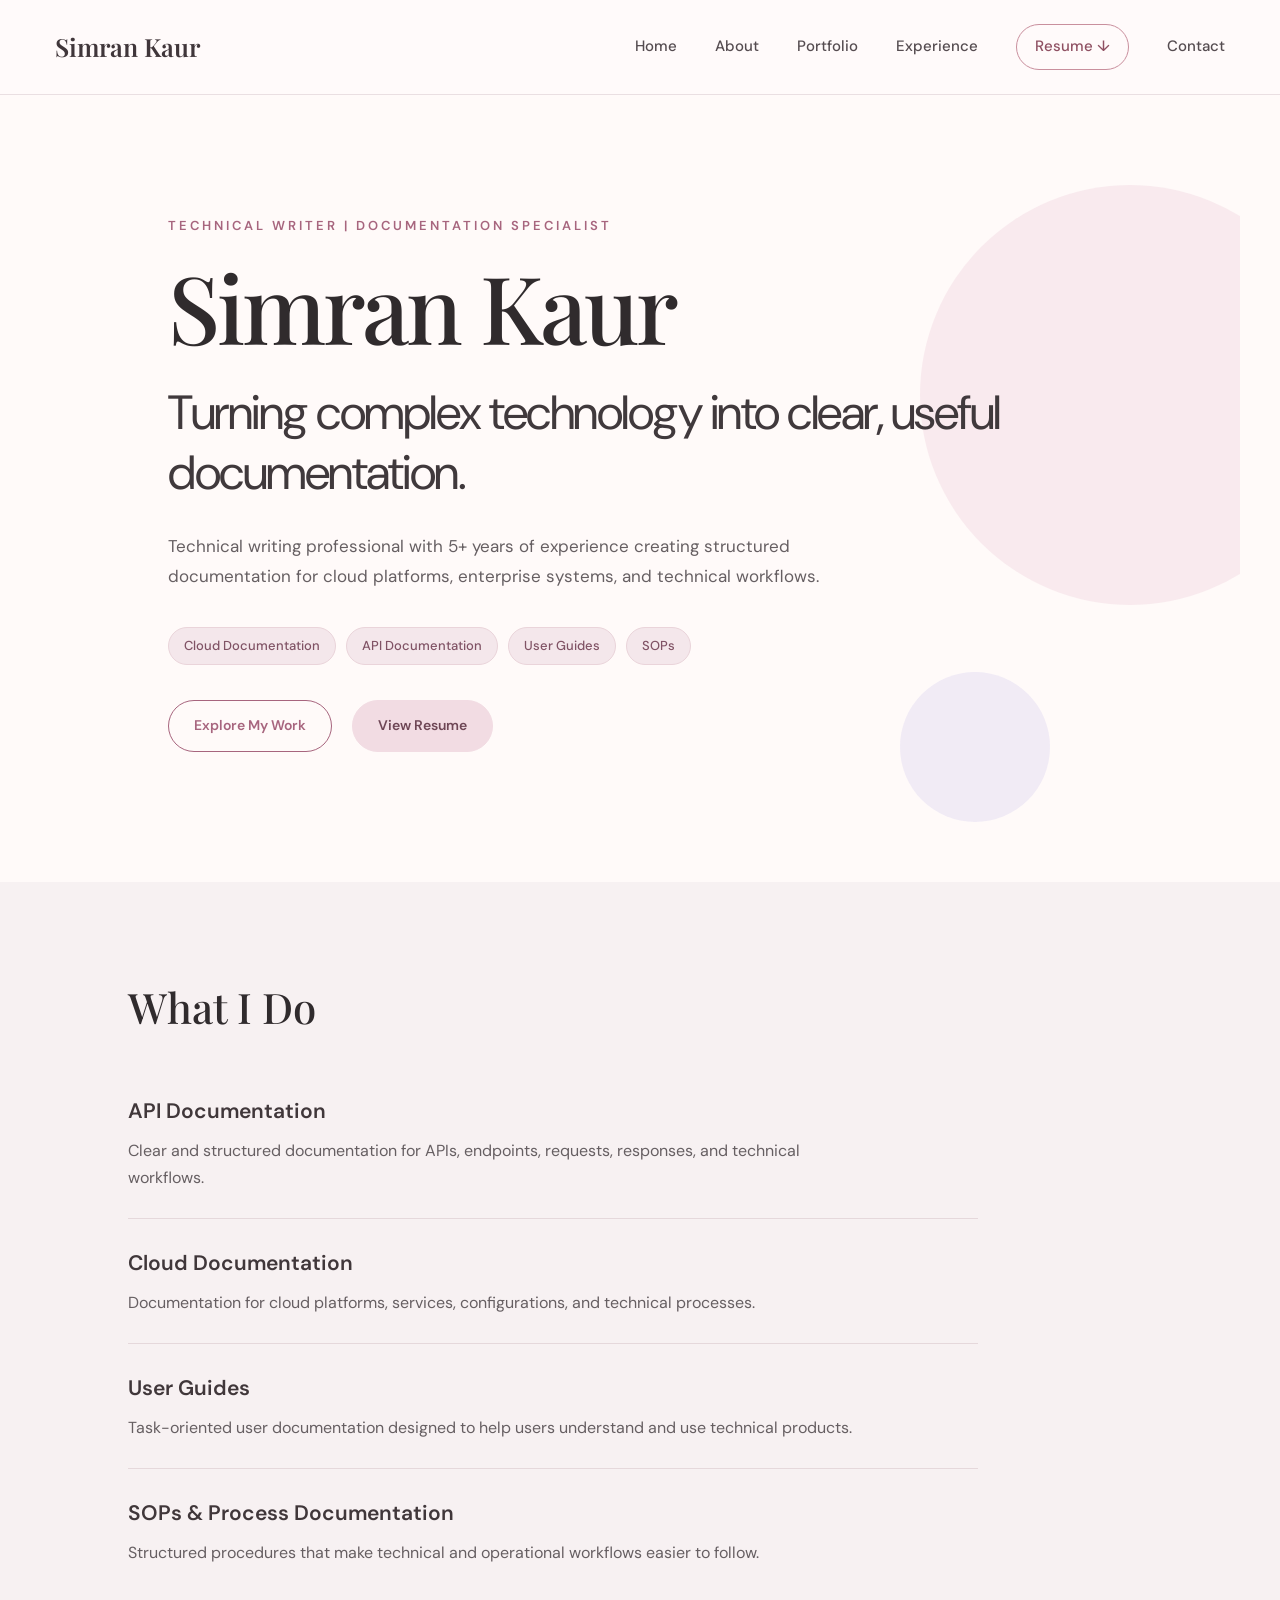
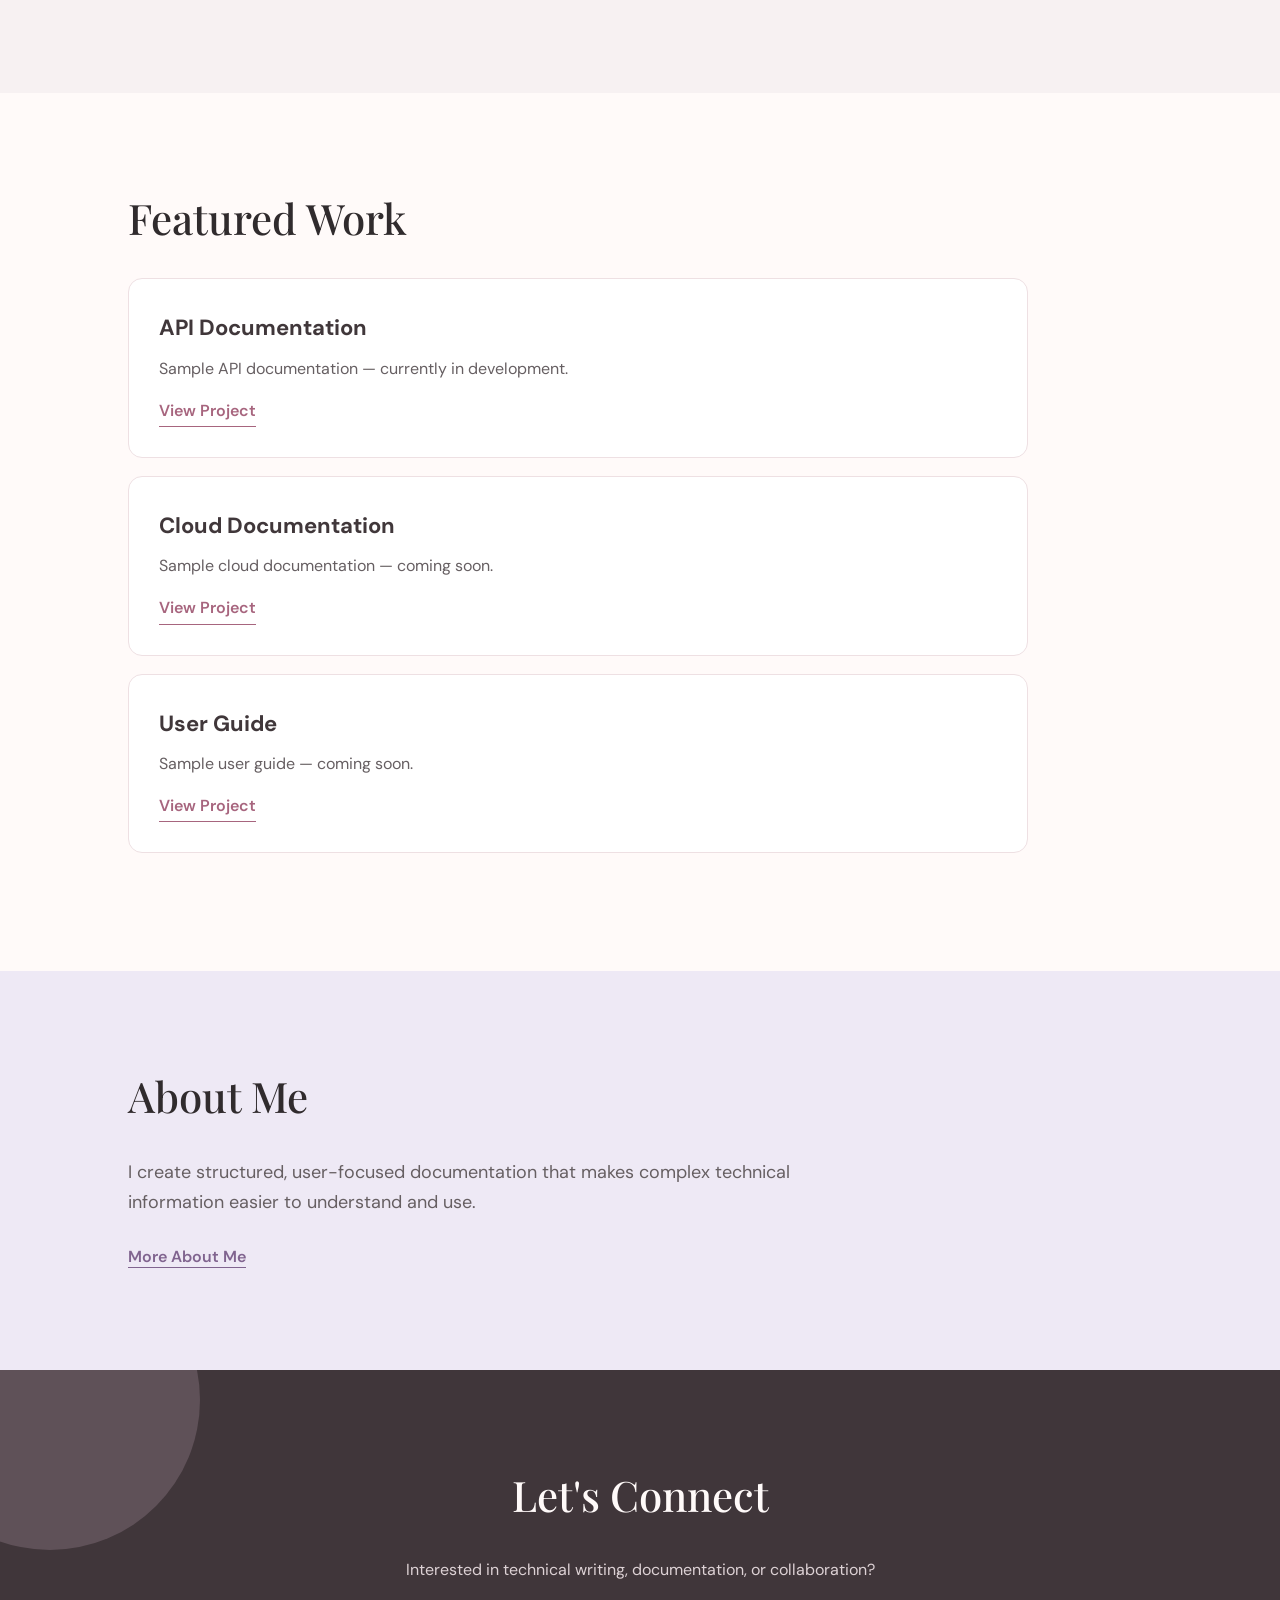
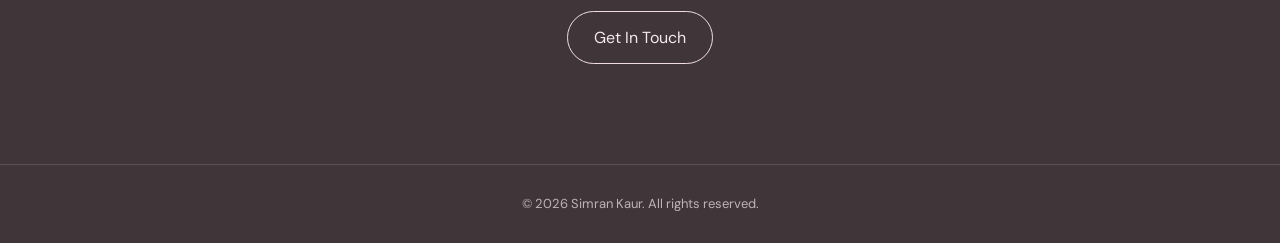
==== commit ee9b3987: "Update index.html" ====
--- a/index.html
+++ b/index.html
@@ -15,25 +15,40 @@
 <body>
 
     <!-- Navigation -->
-   <header>
-    <nav>
-
-        <a href="index.html" class="logo">
+   <header class="site-header">
+
+    <div class="nav-container">
+
+        <!-- Logo -->
+        <a href="index.html" class="site-logo">
             Simran Kaur
         </a>
 
-        <div class="nav-links">
+        <!-- Navigation -->
+        <nav class="main-nav">
+
             <a href="index.html">Home</a>
+
             <a href="about.html">About</a>
+
             <a href="portfolio.html">Portfolio</a>
+
             <a href="experience.html">Experience</a>
-            <a href="resume/Simran-Kaur-Resume.pdf" target="_blank" class="resume-btn"> Resume ↓</a>
+
+            <!-- Resume Download -->
+            <a href="resume.pdf"
+               class="resume-btn"
+               download>
+                Resume ↓
+            </a>
+
             <a href="contact.html">Contact</a>
-        </div>
-
-    </nav>
+
+        </nav>
+
+    </div>
+
 </header>
-
 
     <!-- Hero Section -->
     <main>
--- a/style.css
+++ b/style.css
@@ -2171,3 +2171,33 @@
     }
 
 }
+
+/* =========================================
+   RESUME BUTTON
+========================================= */
+
+.main-nav .resume-btn {
+    display: inline-flex;
+    align-items: center;
+    justify-content: center;
+
+    padding: 9px 18px;
+
+    border: 1px solid #c98f9d;
+    border-radius: 30px;
+
+    color: #8f5062;
+
+    text-decoration: none;
+
+    white-space: nowrap;
+
+    transition: all 0.25s ease;
+}
+
+.main-nav .resume-btn:hover {
+    background: #f3dfe5;
+    color: #5c3944;
+    border-color: #c98f9d;
+    transform: translateY(-1px);
+}
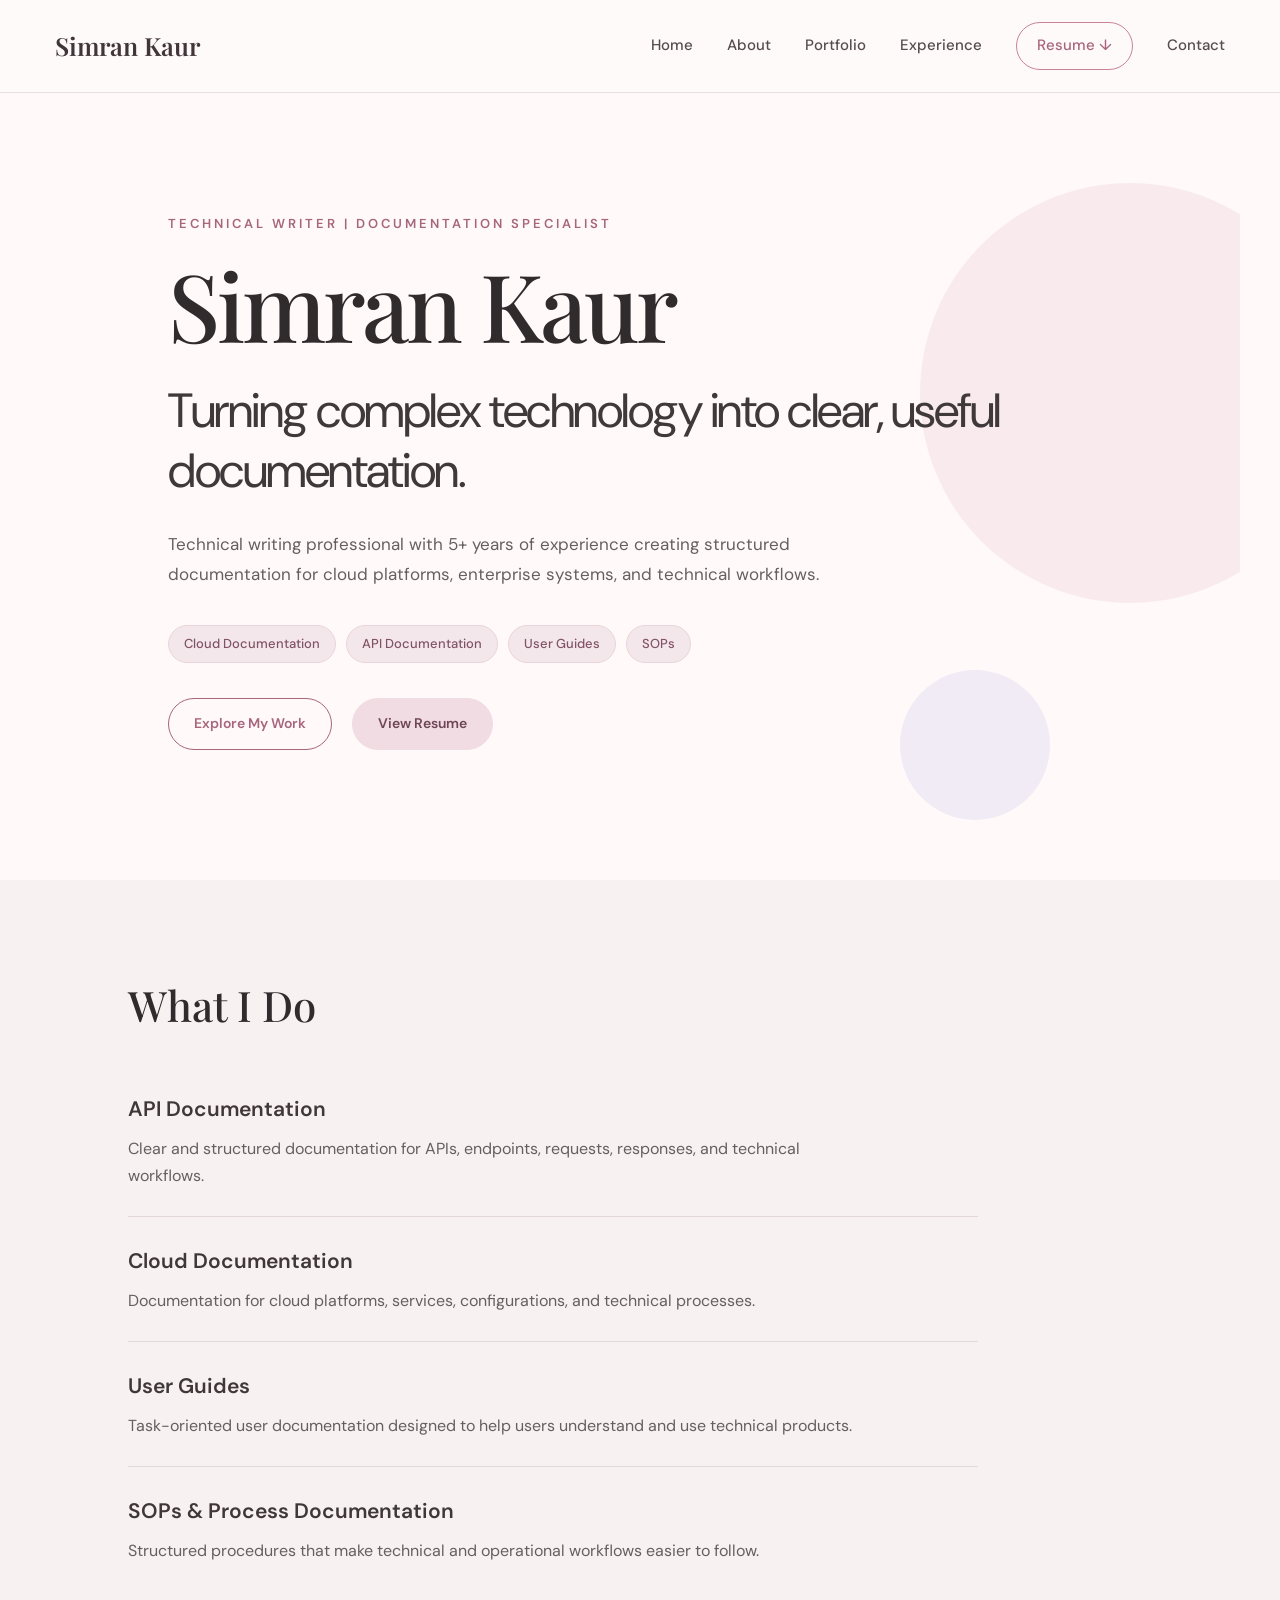
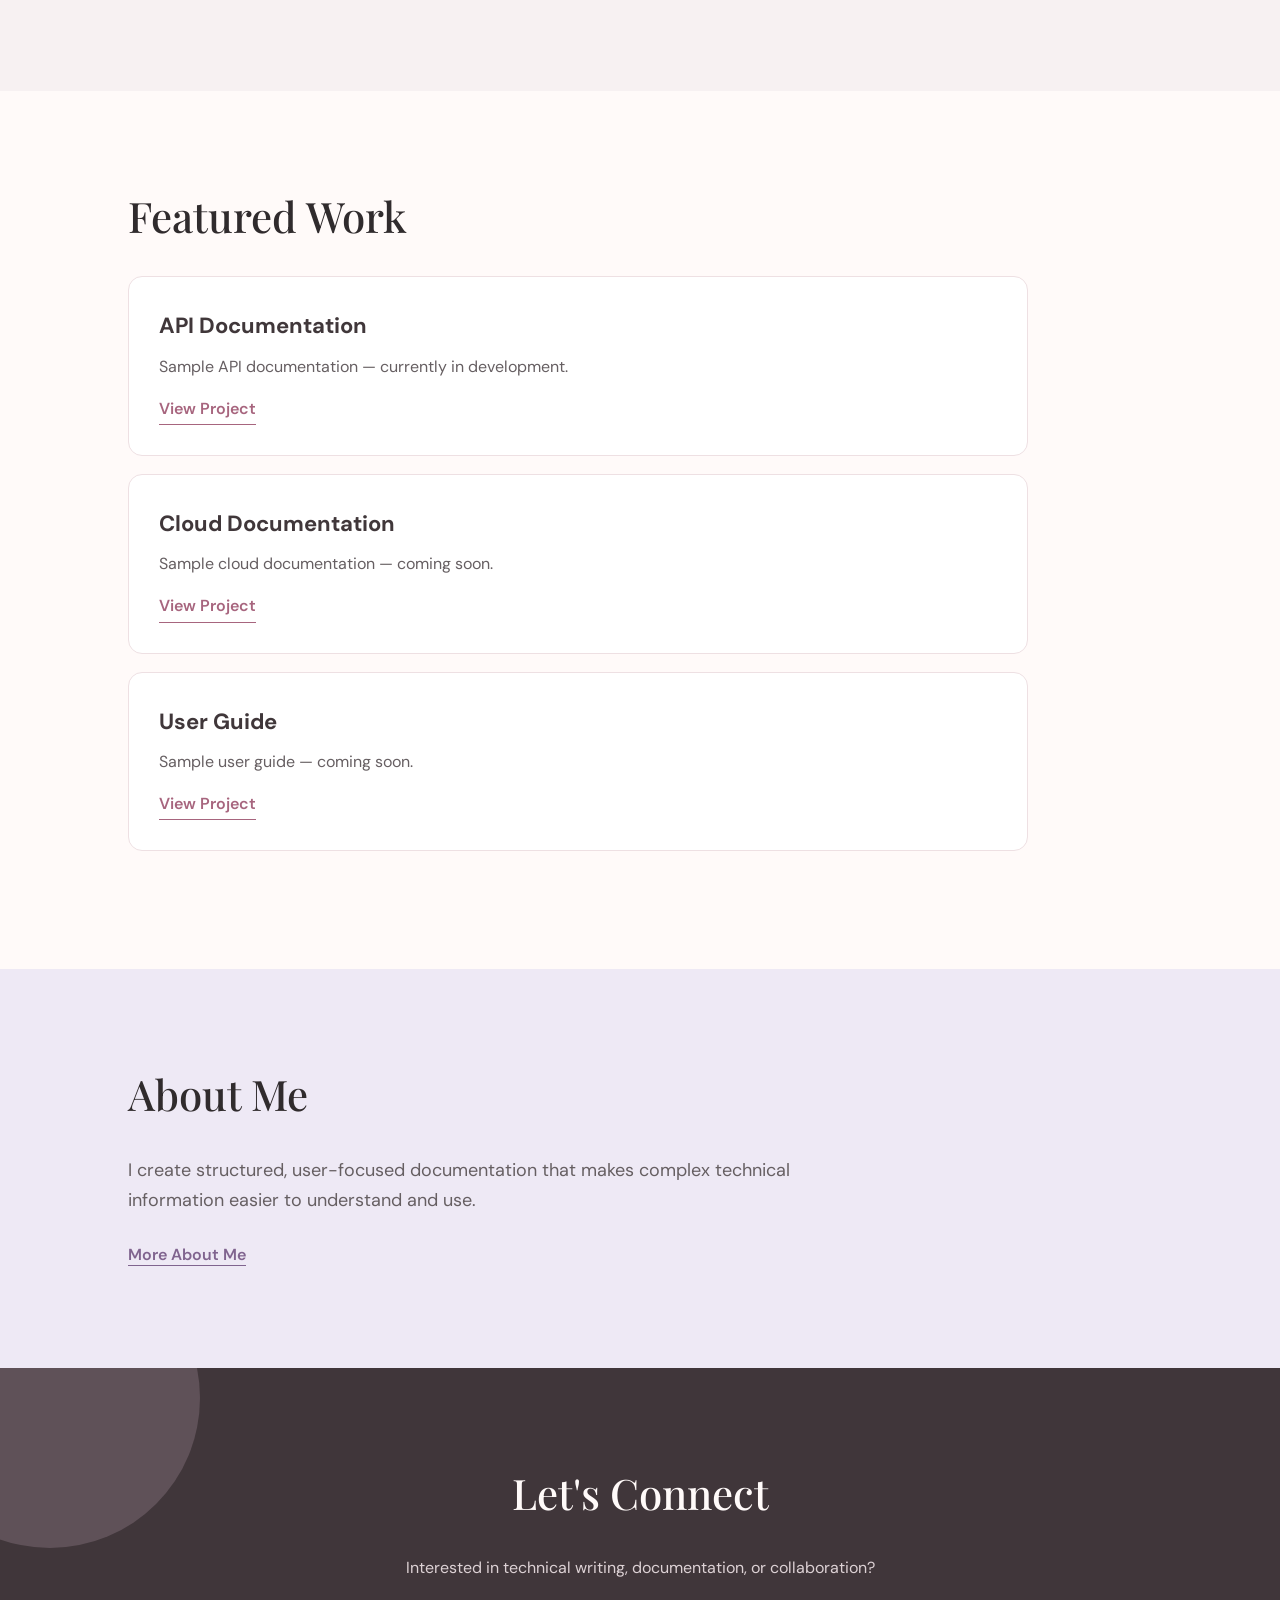
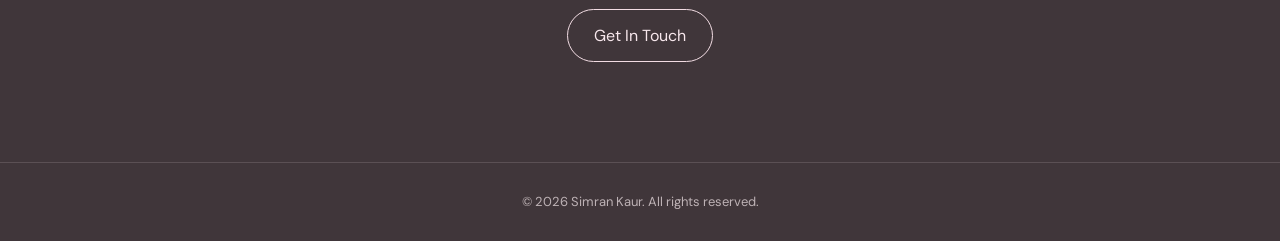
==== commit 95301293: "Update index.html" ====
--- a/index.html
+++ b/index.html
@@ -27,7 +27,7 @@
         <!-- Navigation -->
         <nav class="main-nav">
 
-            <a href="index.html">Home</a>
+           <a href="index.html" class="active">Home</a>
 
             <a href="about.html">About</a>
 
--- a/style.css
+++ b/style.css
@@ -2173,31 +2173,92 @@
 }
 
 /* =========================================
-   RESUME BUTTON
+   FINAL NAVIGATION FIX
 ========================================= */
 
+.site-header {
+    width: 100%;
+    background: #fffafa;
+    border-bottom: 1px solid #eadfe2;
+}
+
+.nav-container {
+    width: 100%;
+    max-width: 1550px;
+    margin: 0 auto;
+    padding: 22px 55px;
+
+    box-sizing: border-box;
+
+    display: flex !important;
+    flex-direction: row !important;
+    align-items: center !important;
+    justify-content: space-between !important;
+}
+
+.site-logo {
+    display: block !important;
+
+    font-family: "Playfair Display", Georgia, serif !important;
+    font-size: 25px !important;
+    font-weight: 600 !important;
+
+    color: #40363a !important;
+    text-decoration: none !important;
+
+    white-space: nowrap !important;
+}
+
+.main-nav {
+    display: flex !important;
+    flex-direction: row !important;
+    align-items: center !important;
+    justify-content: flex-end !important;
+
+    gap: 34px !important;
+
+    margin: 0 !important;
+    padding: 0 !important;
+}
+
+.main-nav a {
+    display: inline-flex !important;
+    align-items: center !important;
+
+    font-family: "DM Sans", Arial, sans-serif !important;
+    font-size: 15px !important;
+    font-weight: 500 !important;
+
+    color: #554c50 !important;
+
+    text-decoration: none !important;
+    white-space: nowrap !important;
+}
+
+.main-nav a:hover {
+    color: #a7657e !important;
+}
+
+
+/* Resume button */
+
 .main-nav .resume-btn {
-    display: inline-flex;
-    align-items: center;
-    justify-content: center;
-
-    padding: 9px 18px;
-
-    border: 1px solid #c98f9d;
-    border-radius: 30px;
-
-    color: #8f5062;
-
-    text-decoration: none;
-
-    white-space: nowrap;
-
-    transition: all 0.25s ease;
+    display: inline-flex !important;
+    align-items: center !important;
+    gap: 6px !important;
+
+    padding: 10px 20px !important;
+
+    border: 1px solid #c9829a !important;
+    border-radius: 30px !important;
+
+    color: #a7657e !important;
+    background: transparent !important;
+
+    transition: all 0.3s ease !important;
 }
 
 .main-nav .resume-btn:hover {
-    background: #f3dfe5;
-    color: #5c3944;
-    border-color: #c98f9d;
-    transform: translateY(-1px);
-}
+    background: #f4dfe5 !important;
+    color: #8f5269 !important;
+}
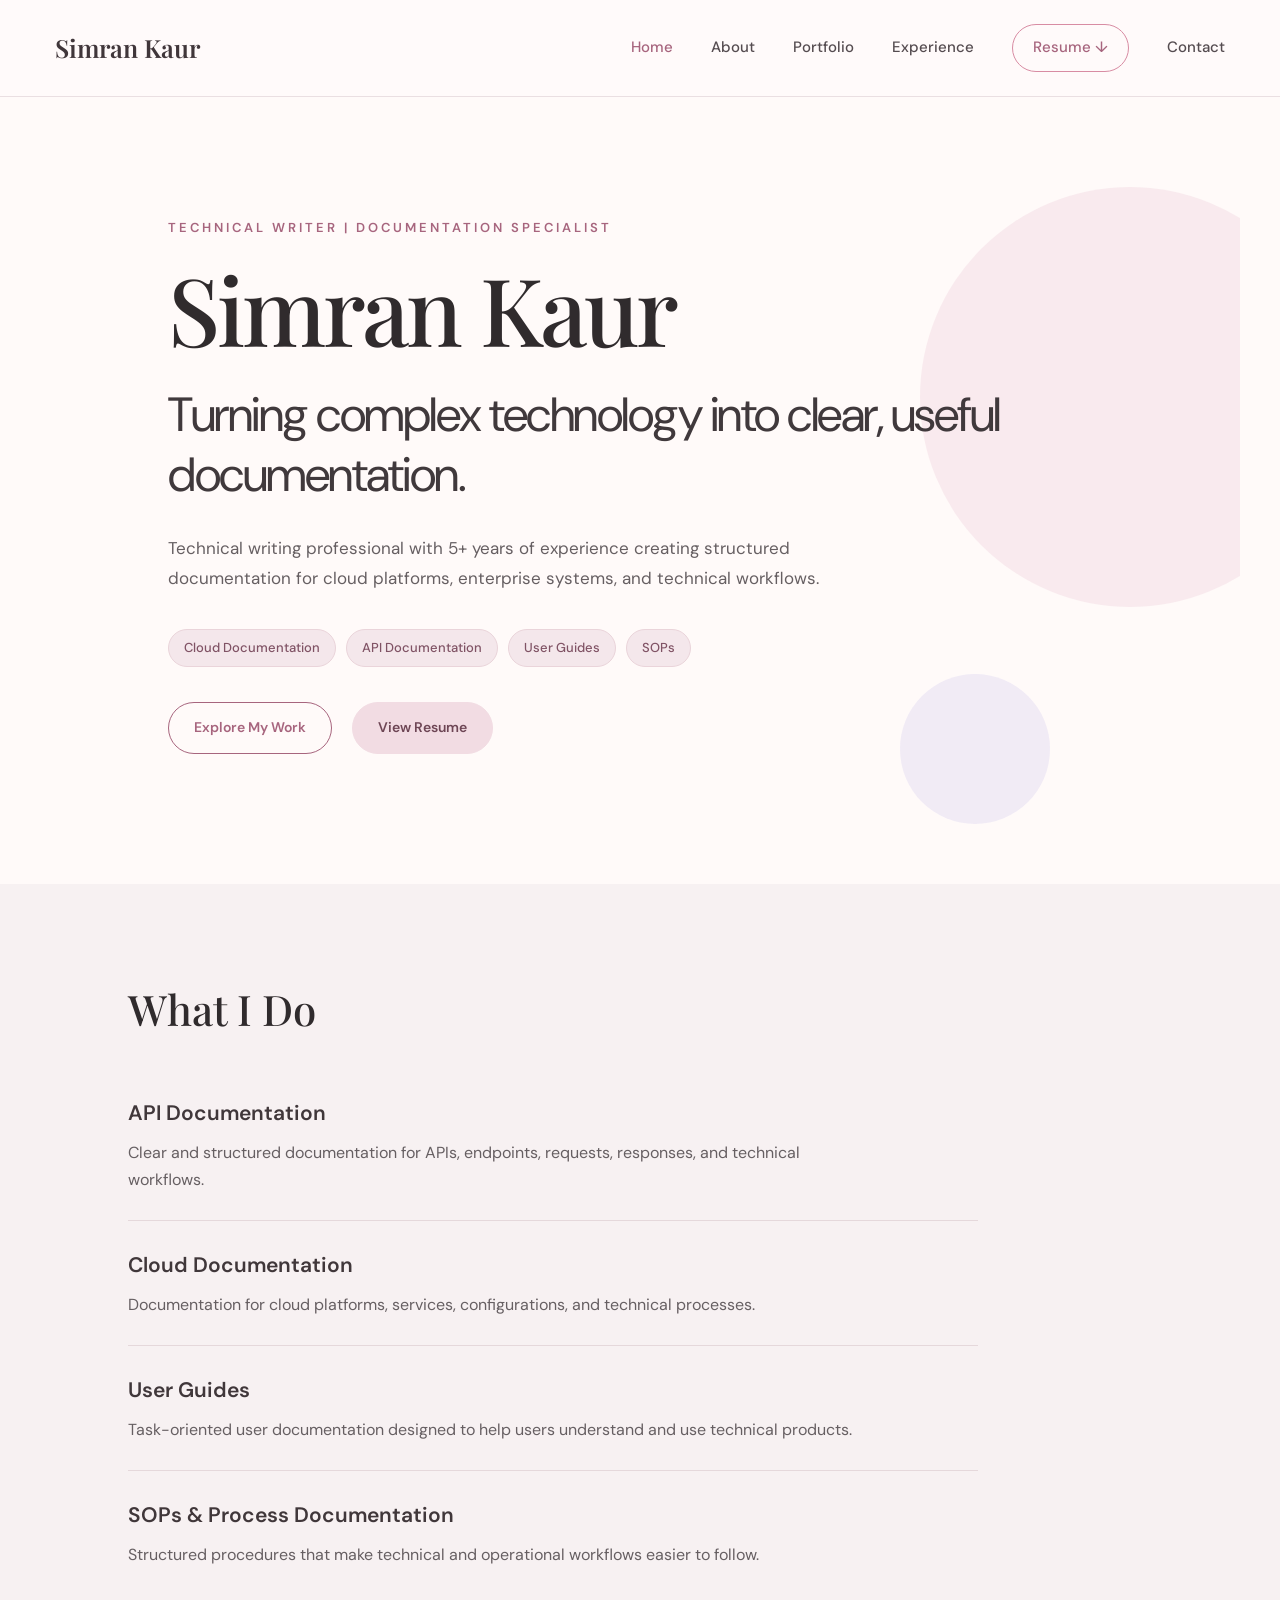
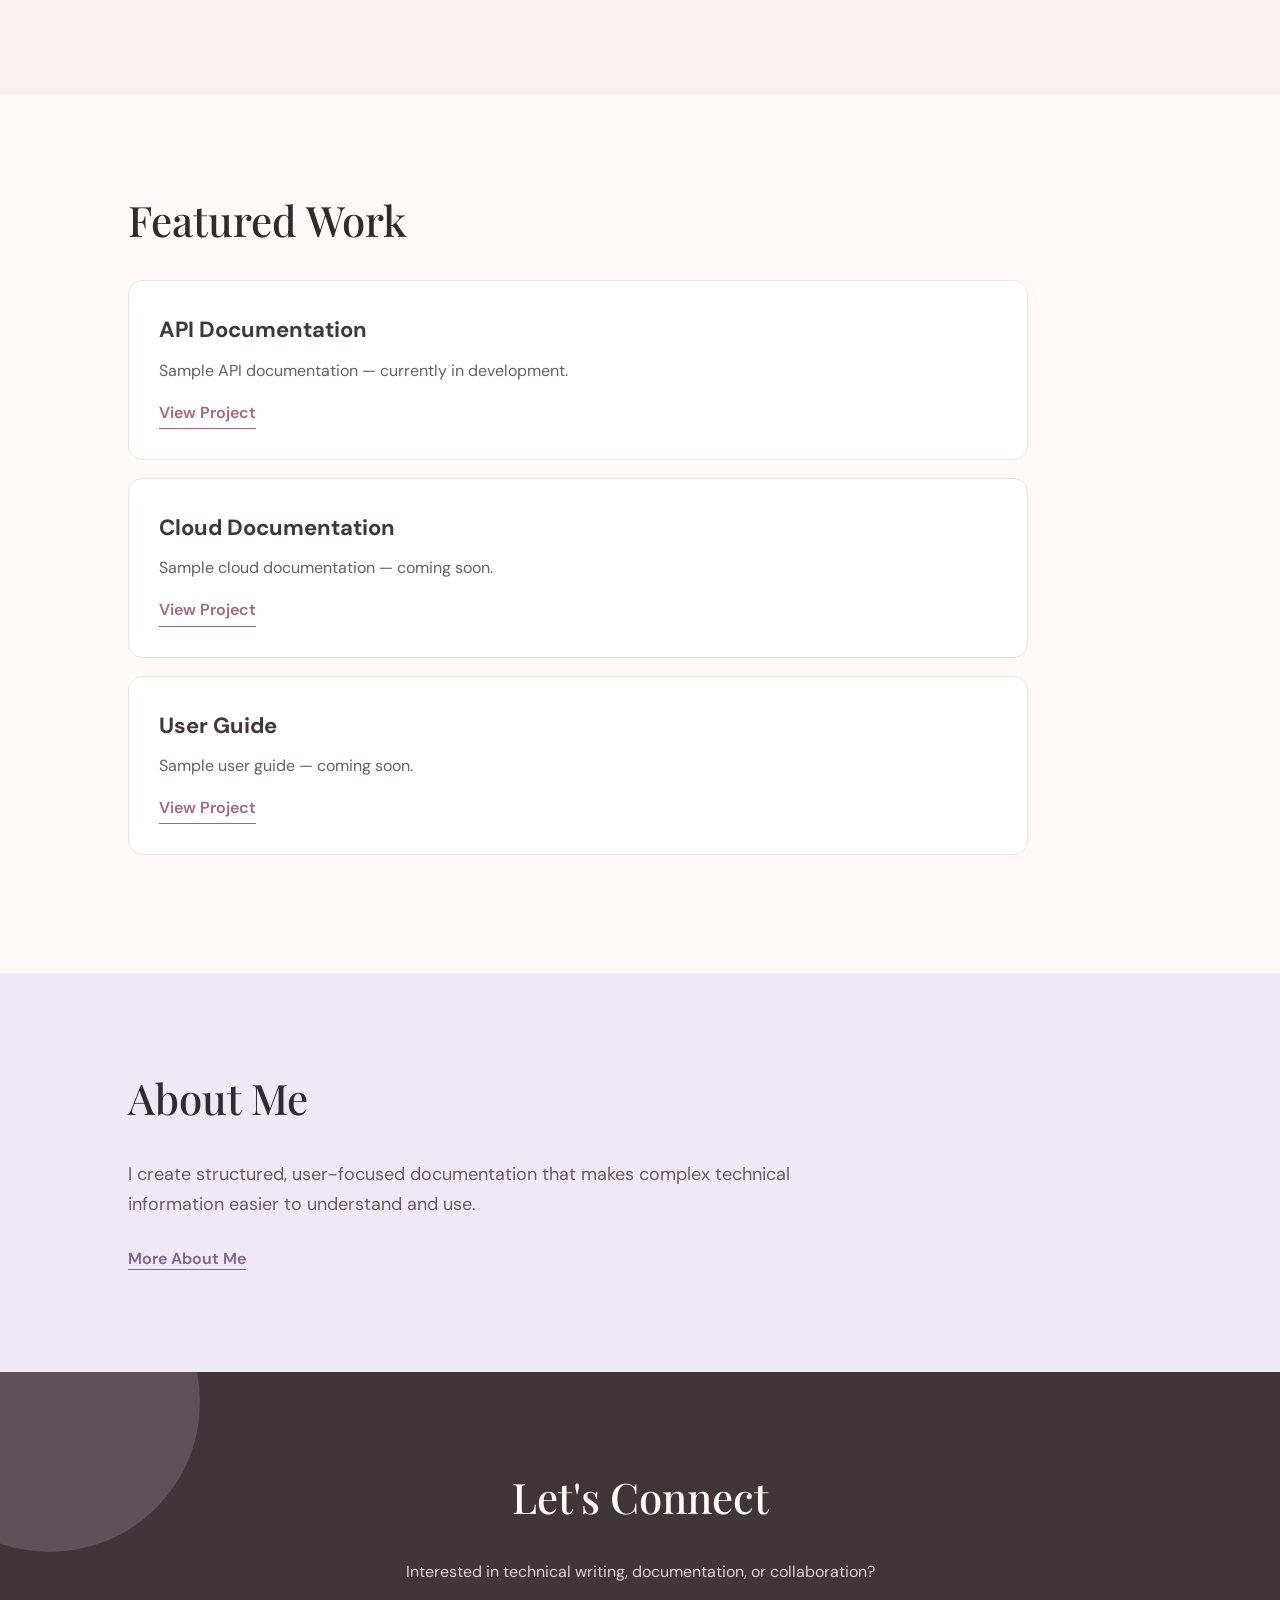
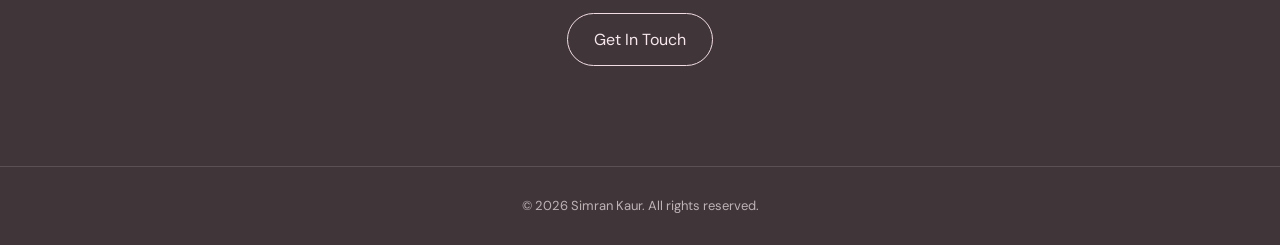
==== commit 743c09a7: "Update index.html" ====
--- a/index.html
+++ b/index.html
@@ -36,7 +36,7 @@
             <a href="experience.html">Experience</a>
 
             <!-- Resume Download -->
-            <a href="resume.pdf"
+            <a href= "assets/Simran-Kaur-Resume.pdf"
                class="resume-btn"
                download>
                 Resume ↓
--- a/style.css
+++ b/style.css
@@ -41,6 +41,10 @@
    NAVIGATION
    ========================================= */
 
+/* =========================================
+   NAVIGATION
+========================================= */
+
 .site-header {
     width: 100%;
     background: #fffafa;
@@ -48,34 +52,30 @@
 }
 
 .nav-container {
+    width: 100%;
     max-width: 1550px;
     margin: 0 auto;
-
     padding: 24px 55px;
 
     display: flex;
     align-items: center;
     justify-content: space-between;
+
+    box-sizing: border-box;
 }
 
 .site-logo {
     font-family: "Playfair Display", Georgia, serif;
-
     font-size: 25px;
     font-weight: 600;
-
     color: #40363a;
-
     text-decoration: none;
-
     white-space: nowrap;
 }
 
 .main-nav {
     display: flex;
-
     align-items: center;
-
     justify-content: flex-end;
 
     gap: 38px;
@@ -91,9 +91,7 @@
     font-weight: 500;
 
     color: #554c50;
-
     text-decoration: none;
-
     white-space: nowrap;
 
     transition: color 0.25s ease;
@@ -107,6 +105,39 @@
     color: #a7657e;
 }
 
+
+/* =========================================
+   RESUME DOWNLOAD BUTTON
+========================================= */
+
+.main-nav .resume-btn {
+    display: inline-flex;
+    align-items: center;
+    justify-content: center;
+
+    padding: 10px 20px;
+
+    border: 1px solid #d88ca3;
+    border-radius: 30px;
+
+    color: #a7657e;
+    background: transparent;
+
+    text-decoration: none;
+
+    white-space: nowrap;
+
+    transition:
+        background 0.25s ease,
+        color 0.25s ease,
+        border-color 0.25s ease;
+}
+
+.main-nav .resume-btn:hover {
+    background: #a7657e;
+    border-color: #a7657e;
+    color: #ffffff;
+}
 
 /* =========================================
    MOBILE NAVIGATION
@@ -2173,92 +2204,309 @@
 }
 
 /* =========================================
-   FINAL NAVIGATION FIX
+   ABOUT PAGE NAVIGATION FIX
 ========================================= */
 
-.site-header {
+.about-page .site-header {
     width: 100%;
-    background: #fffafa;
-    border-bottom: 1px solid #eadfe2;
-}
-
-.nav-container {
+}
+
+.about-page .nav-container {
     width: 100%;
     max-width: 1550px;
     margin: 0 auto;
-    padding: 22px 55px;
+    padding: 24px 55px;
+
+    display: flex;
+    align-items: center;
+    justify-content: space-between;
 
     box-sizing: border-box;
-
-    display: flex !important;
-    flex-direction: row !important;
-    align-items: center !important;
-    justify-content: space-between !important;
-}
-
-.site-logo {
-    display: block !important;
+}
+
+.about-page .main-nav {
+    display: flex;
+    align-items: center;
+    justify-content: flex-end;
+    gap: 38px;
+
+    margin: 0;
+    padding: 0;
+}
+
+.about-page .main-nav a {
+    white-space: nowrap;
+}
+
+/* =========================================
+   CONTACT PAGE
+========================================= */
+
+.contact-page {
+    background: #fffafa;
+}
+
+
+/* =========================================
+   CONTACT HERO
+========================================= */
+
+.contact-page .contact-hero {
+    padding: 105px 7% 80px;
+    background: #fffafa;
+}
+
+.contact-page .contact-hero-content {
+    max-width: 1100px;
+}
+
+.contact-page .contact-hero .section-label {
+    margin-bottom: 22px;
+}
+
+.contact-page .contact-hero h1 {
+    max-width: 950px;
+
+    margin: 0 0 25px;
 
     font-family: "Playfair Display", Georgia, serif !important;
-    font-size: 25px !important;
-    font-weight: 600 !important;
-
-    color: #40363a !important;
-    text-decoration: none !important;
-
-    white-space: nowrap !important;
-}
-
-.main-nav {
-    display: flex !important;
-    flex-direction: row !important;
-    align-items: center !important;
-    justify-content: flex-end !important;
-
-    gap: 34px !important;
-
-    margin: 0 !important;
-    padding: 0 !important;
-}
-
-.main-nav a {
-    display: inline-flex !important;
-    align-items: center !important;
-
-    font-family: "DM Sans", Arial, sans-serif !important;
-    font-size: 15px !important;
-    font-weight: 500 !important;
-
-    color: #554c50 !important;
-
-    text-decoration: none !important;
-    white-space: nowrap !important;
-}
-
-.main-nav a:hover {
-    color: #a7657e !important;
-}
-
-
-/* Resume button */
-
-.main-nav .resume-btn {
-    display: inline-flex !important;
-    align-items: center !important;
-    gap: 6px !important;
-
-    padding: 10px 20px !important;
-
-    border: 1px solid #c9829a !important;
-    border-radius: 30px !important;
-
-    color: #a7657e !important;
-    background: transparent !important;
-
-    transition: all 0.3s ease !important;
-}
-
-.main-nav .resume-btn:hover {
-    background: #f4dfe5 !important;
-    color: #8f5269 !important;
-}
+    font-size: clamp(52px, 6.5vw, 88px);
+    line-height: 1.05;
+    font-weight: 500;
+
+    letter-spacing: -2px;
+
+    color: #30282b;
+}
+
+.contact-page .contact-hero h1 span {
+    color: #a7657e;
+    font-style: italic;
+}
+
+.contact-page .contact-intro {
+    max-width: 720px;
+
+    margin: 0;
+
+    font-family: "DM Sans", Arial, sans-serif;
+    font-size: 17px;
+    line-height: 1.75;
+
+    color: #6b6064;
+}
+
+
+/* =========================================
+   CONTACT CARDS
+========================================= */
+
+.contact-page .contact-section {
+    padding: 45px 7% 105px;
+
+    background: #fffafa;
+}
+
+.contact-page .contact-grid {
+    max-width: 1250px;
+    margin: 0 auto;
+
+    display: grid;
+    grid-template-columns: repeat(3, 1fr);
+
+    gap: 24px;
+}
+
+.contact-page .contact-card {
+    min-height: 260px;
+
+    padding: 32px;
+
+    box-sizing: border-box;
+
+    background: #f8eef0;
+    border: 1px solid #eadfe2;
+    border-radius: 18px;
+
+    display: flex;
+    flex-direction: column;
+
+    transition:
+        transform 0.3s ease,
+        box-shadow 0.3s ease;
+}
+
+.contact-page .contact-card:hover {
+    transform: translateY(-5px);
+
+    box-shadow: 0 15px 35px rgba(80, 50, 60, 0.08);
+}
+
+.contact-page .contact-number {
+    display: block;
+
+    margin-bottom: 30px;
+
+    font-family: "DM Sans", Arial, sans-serif;
+    font-size: 13px;
+
+    color: #a7657e;
+}
+
+.contact-page .contact-label {
+    margin: 0 0 8px;
+
+    font-family: "DM Sans", Arial, sans-serif;
+    font-size: 12px;
+    font-weight: 600;
+
+    letter-spacing: 1.8px;
+
+    color: #8f7b81;
+}
+
+.contact-page .contact-card h2 {
+    margin: 0 0 22px;
+
+    font-family: "Playfair Display", Georgia, serif !important;
+    font-size: 32px;
+    line-height: 1.15;
+    font-weight: 500;
+
+    color: #40363a;
+}
+
+.contact-page .contact-link {
+    margin-top: auto;
+
+    font-family: "DM Sans", Arial, sans-serif;
+    font-size: 15px;
+
+    color: #a7657e;
+
+    text-decoration: none;
+
+    word-break: break-word;
+
+    transition: color 0.25s ease;
+}
+
+.contact-page .contact-link:hover {
+    color: #6f4052;
+}
+
+
+/* =========================================
+   CONTACT CTA
+========================================= */
+
+.contact-page .contact-cta {
+    padding: 105px 7%;
+
+    text-align: center;
+
+    background: #f4e5e8;
+}
+
+.contact-page .contact-cta .section-label {
+    margin-bottom: 20px;
+}
+
+.contact-page .contact-cta h2 {
+    max-width: 780px;
+
+    margin: 0 auto 35px;
+
+    font-family: "Playfair Display", Georgia, serif !important;
+    font-size: clamp(42px, 5vw, 68px);
+    line-height: 1.08;
+    font-weight: 500;
+
+    letter-spacing: -1px;
+
+    color: #40363a;
+}
+
+.contact-page .contact-cta-button {
+    display: inline-flex;
+    align-items: center;
+    justify-content: center;
+
+    padding: 14px 28px;
+
+    border: 1px solid #a7657e;
+    border-radius: 30px;
+
+    font-family: "DM Sans", Arial, sans-serif;
+    font-size: 15px;
+    font-weight: 500;
+
+    color: #ffffff;
+    background: #a7657e;
+
+    text-decoration: none;
+
+    transition:
+        background 0.25s ease,
+        transform 0.25s ease;
+}
+
+.contact-page .contact-cta-button:hover {
+    background: #8f5269;
+
+    transform: translateY(-2px);
+}
+
+
+/* =========================================
+   FOOTER
+========================================= */
+
+.contact-page .site-footer {
+    padding: 25px 7%;
+
+    text-align: center;
+
+    background: #fffafa;
+
+    border-top: 1px solid #eadfe2;
+}
+
+.contact-page .site-footer p {
+    margin: 0;
+
+    font-family: "DM Sans", Arial, sans-serif;
+    font-size: 13px;
+
+    color: #8a7d82;
+}
+
+
+/* =========================================
+   MOBILE
+========================================= */
+
+@media (max-width: 800px) {
+
+    .contact-page .contact-hero {
+        padding: 75px 7% 55px;
+    }
+
+    .contact-page .contact-hero h1 {
+        font-size: 50px;
+        letter-spacing: -1px;
+    }
+
+    .contact-page .contact-grid {
+        grid-template-columns: 1fr;
+    }
+
+    .contact-page .contact-card {
+        min-height: 230px;
+    }
+
+    .contact-page .contact-cta {
+        padding: 75px 7%;
+    }
+
+}
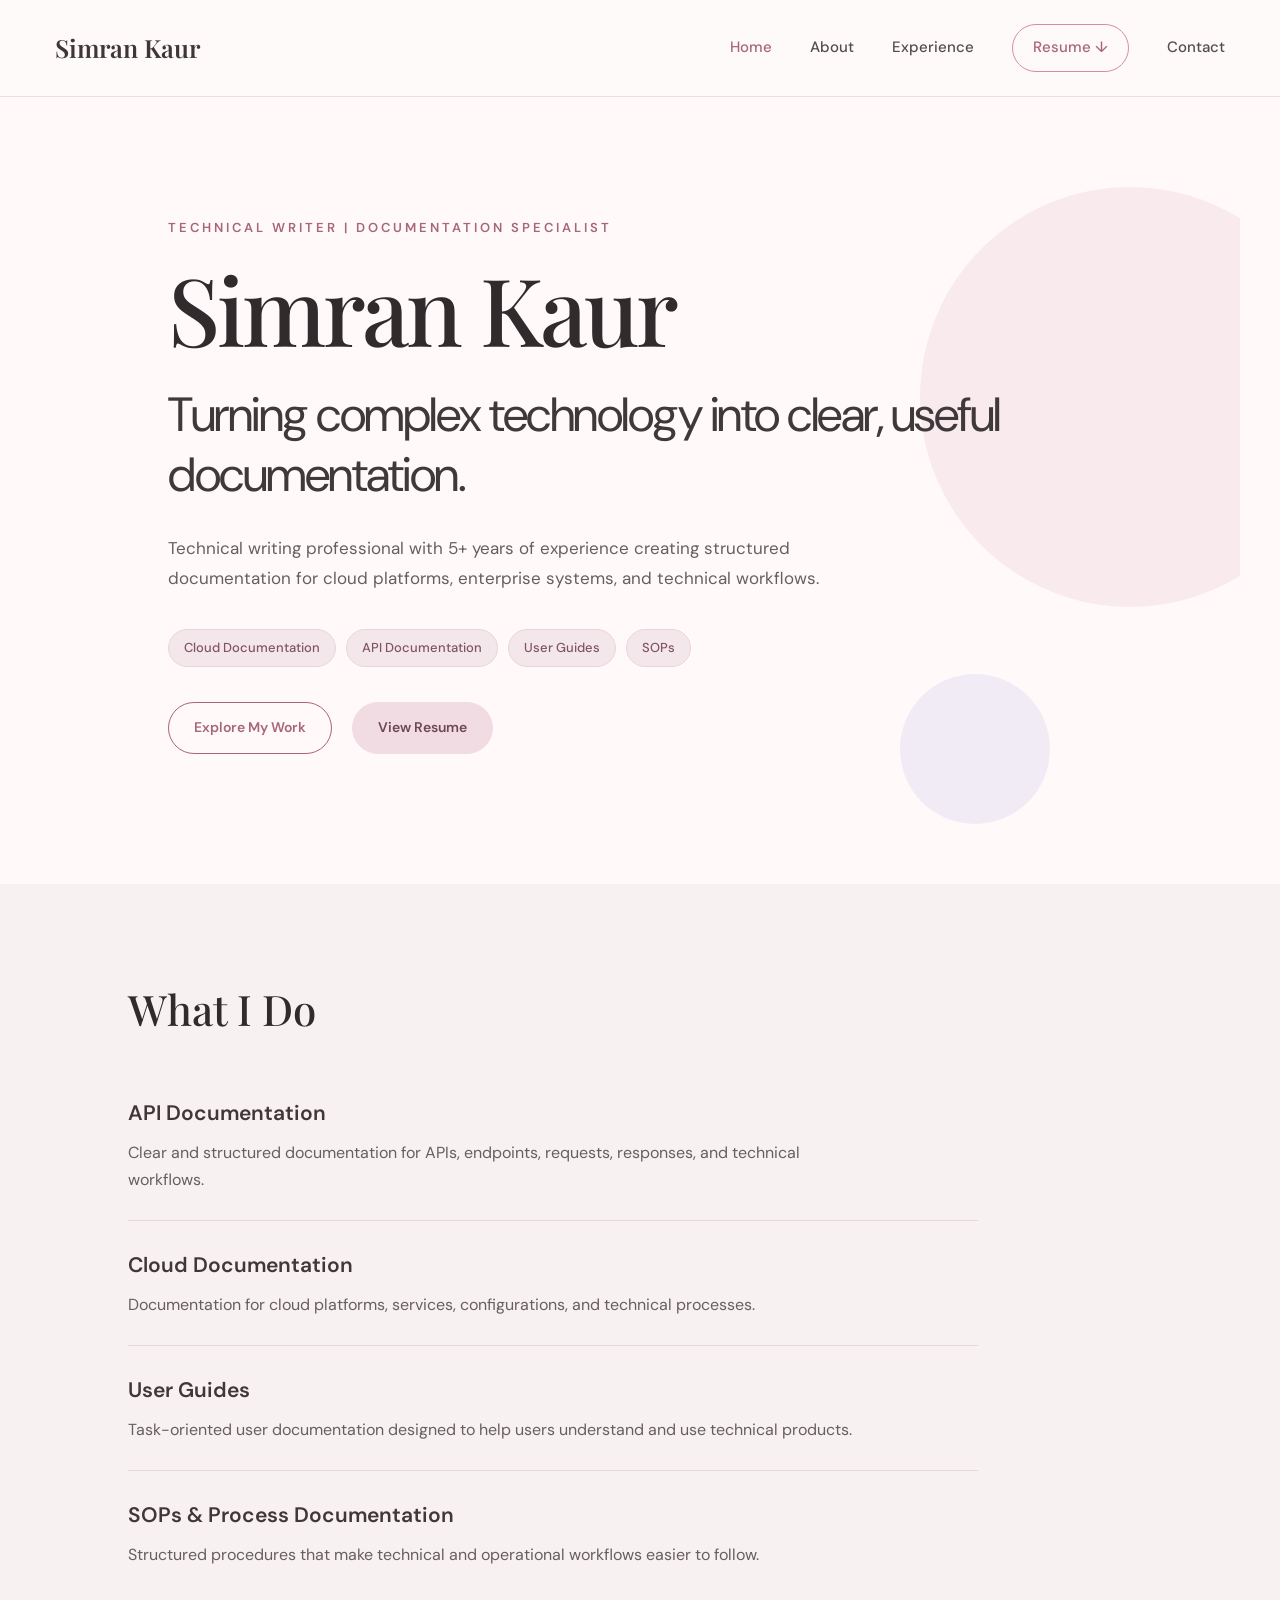
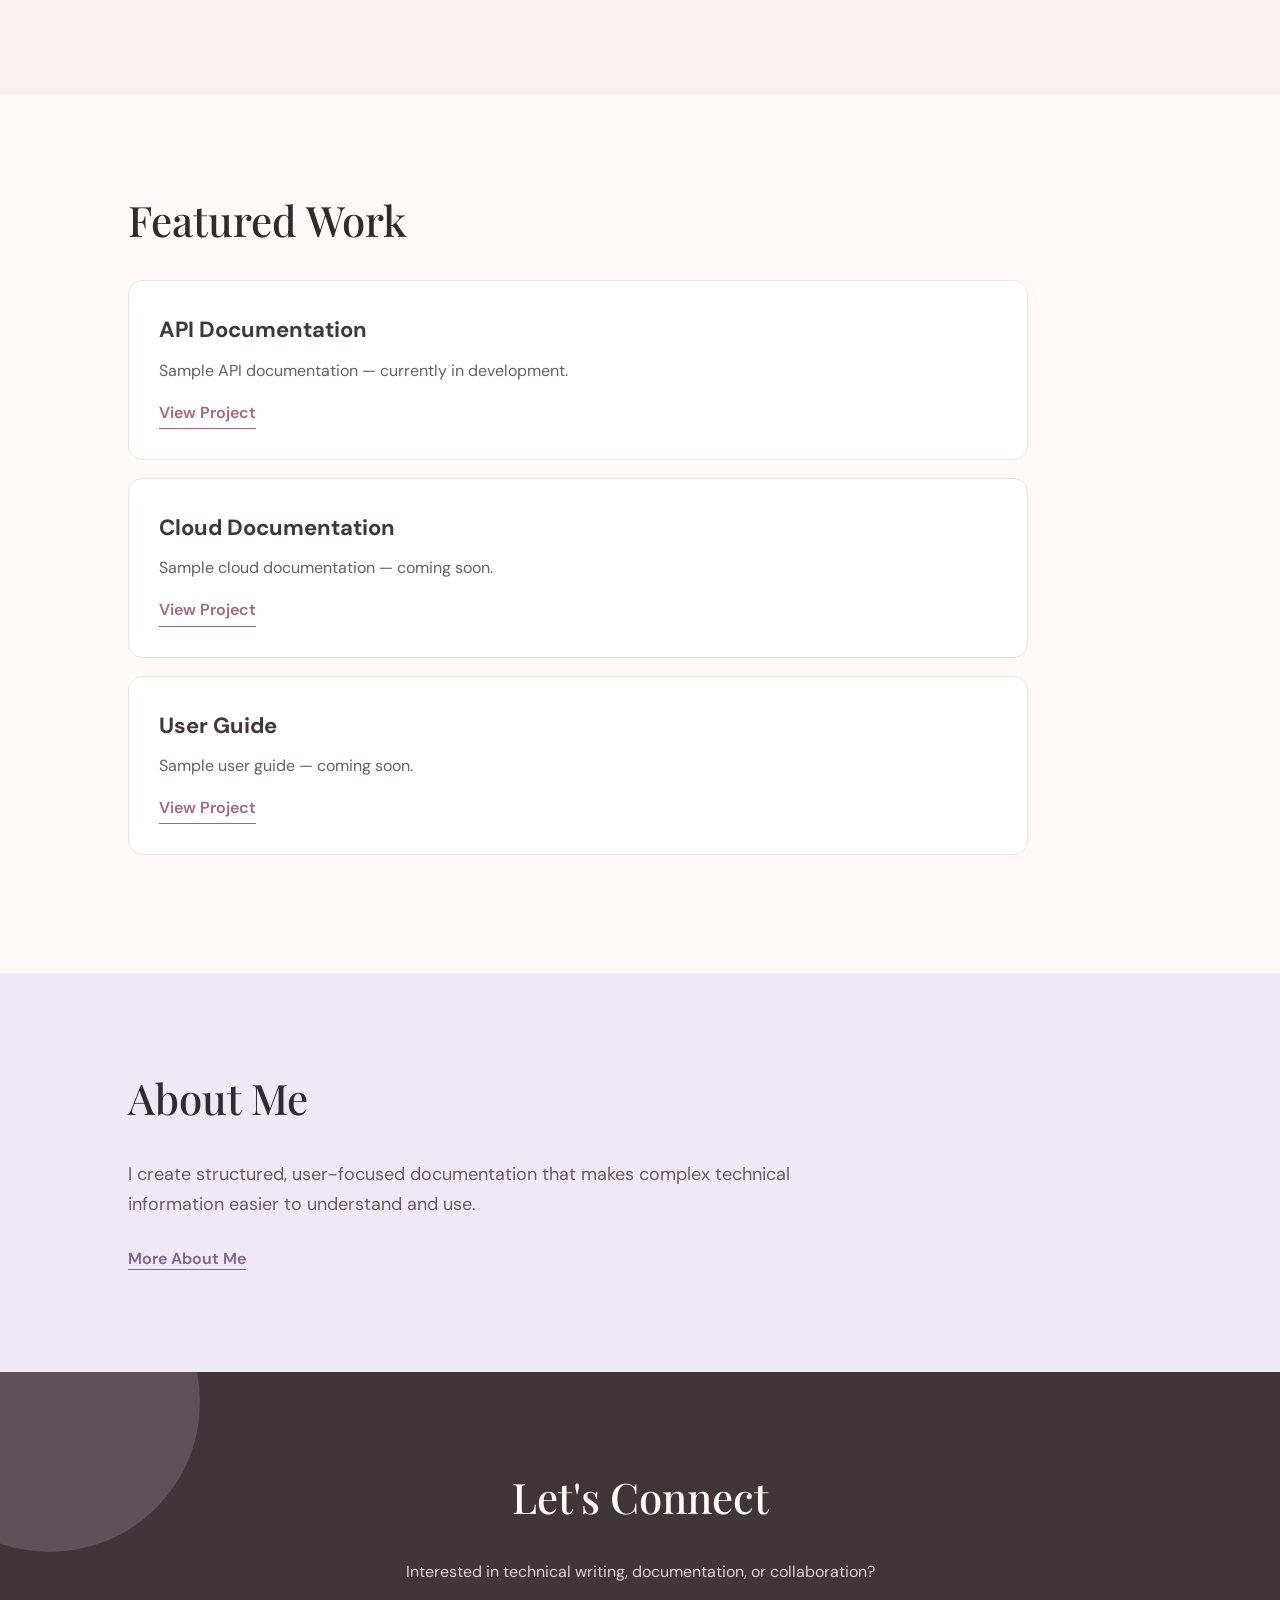
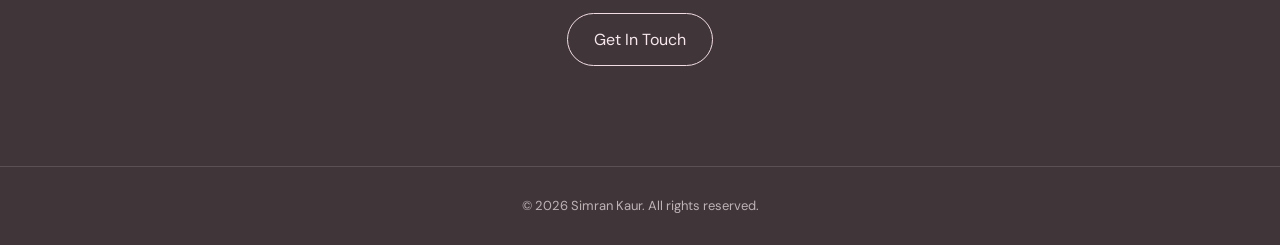
==== commit 85b5dba9: "Update index.html" ====
--- a/index.html
+++ b/index.html
@@ -31,7 +31,7 @@
 
             <a href="about.html">About</a>
 
-            <a href="portfolio.html">Portfolio</a>
+           <!-- <a href="portfolio.html">Portfolio</a> -->
 
             <a href="experience.html">Experience</a>
 
--- a/style.css
+++ b/style.css
@@ -36,10 +36,6 @@
     color: #665f62;
 }
 
-
-/* =========================================
-   NAVIGATION
-   ========================================= */
 
 /* =========================================
    NAVIGATION
@@ -2239,274 +2235,69 @@
 }
 
 /* =========================================
-   CONTACT PAGE
+   CONTACT DETAILS
 ========================================= */
 
-.contact-page {
-    background: #fffafa;
-}
-
-
-/* =========================================
-   CONTACT HERO
-========================================= */
-
-.contact-page .contact-hero {
-    padding: 105px 7% 80px;
-    background: #fffafa;
-}
-
-.contact-page .contact-hero-content {
-    max-width: 1100px;
-}
-
-.contact-page .contact-hero .section-label {
-    margin-bottom: 22px;
-}
-
-.contact-page .contact-hero h1 {
-    max-width: 950px;
-
-    margin: 0 0 25px;
-
-    font-family: "Playfair Display", Georgia, serif !important;
-    font-size: clamp(52px, 6.5vw, 88px);
-    line-height: 1.05;
-    font-weight: 500;
-
-    letter-spacing: -2px;
-
-    color: #30282b;
-}
-
-.contact-page .contact-hero h1 span {
-    color: #a7657e;
-    font-style: italic;
-}
-
-.contact-page .contact-intro {
-    max-width: 720px;
-
-    margin: 0;
-
-    font-family: "DM Sans", Arial, sans-serif;
-    font-size: 17px;
-    line-height: 1.75;
-
-    color: #6b6064;
-}
-
-
-/* =========================================
-   CONTACT CARDS
-========================================= */
-
-.contact-page .contact-section {
-    padding: 45px 7% 105px;
-
-    background: #fffafa;
-}
-
-.contact-page .contact-grid {
+.contact-section {
+    padding: 40px 9% 100px;
+}
+
+.contact-grid {
+    display: grid;
+    grid-template-columns: repeat(3, 1fr);
+    gap: 60px;
+
     max-width: 1250px;
     margin: 0 auto;
-
-    display: grid;
-    grid-template-columns: repeat(3, 1fr);
-
-    gap: 24px;
-}
-
-.contact-page .contact-card {
-    min-height: 260px;
-
-    padding: 32px;
-
-    box-sizing: border-box;
-
-    background: #f8eef0;
-    border: 1px solid #eadfe2;
-    border-radius: 18px;
-
-    display: flex;
-    flex-direction: column;
-
-    transition:
-        transform 0.3s ease,
-        box-shadow 0.3s ease;
-}
-
-.contact-page .contact-card:hover {
-    transform: translateY(-5px);
-
-    box-shadow: 0 15px 35px rgba(80, 50, 60, 0.08);
-}
-
-.contact-page .contact-number {
-    display: block;
-
-    margin-bottom: 30px;
+}
+
+.contact-card {
+    padding-top: 0;
+    min-width: 0;
+}
+
+.contact-label {
+    margin: 0 0 14px;
 
     font-family: "DM Sans", Arial, sans-serif;
     font-size: 13px;
+    font-weight: 500;
+
+    letter-spacing: 0.12em;
 
     color: #a7657e;
 }
 
-.contact-page .contact-label {
-    margin: 0 0 8px;
-
-    font-family: "DM Sans", Arial, sans-serif;
-    font-size: 12px;
-    font-weight: 600;
-
-    letter-spacing: 1.8px;
-
-    color: #8f7b81;
-}
-
-.contact-page .contact-card h2 {
-    margin: 0 0 22px;
-
-    font-family: "Playfair Display", Georgia, serif !important;
-    font-size: 32px;
-    line-height: 1.15;
+.contact-card h2 {
+    margin: 0 0 18px;
+
+    font-family: "Playfair Display", Georgia, serif;
+    font-size: 38px;
     font-weight: 500;
-
-    color: #40363a;
-}
-
-.contact-page .contact-link {
-    margin-top: auto;
+    line-height: 1.1;
+
+    color: #302a2d;
+}
+
+.contact-link {
+    display: inline-block;
+
+    max-width: 100%;
 
     font-family: "DM Sans", Arial, sans-serif;
     font-size: 15px;
+    line-height: 1.5;
 
     color: #a7657e;
-
     text-decoration: none;
 
+    overflow-wrap: break-word;
     word-break: break-word;
 
     transition: color 0.25s ease;
 }
 
-.contact-page .contact-link:hover {
-    color: #6f4052;
-}
-
-
-/* =========================================
-   CONTACT CTA
-========================================= */
-
-.contact-page .contact-cta {
-    padding: 105px 7%;
-
-    text-align: center;
-
-    background: #f4e5e8;
-}
-
-.contact-page .contact-cta .section-label {
-    margin-bottom: 20px;
-}
-
-.contact-page .contact-cta h2 {
-    max-width: 780px;
-
-    margin: 0 auto 35px;
-
-    font-family: "Playfair Display", Georgia, serif !important;
-    font-size: clamp(42px, 5vw, 68px);
-    line-height: 1.08;
-    font-weight: 500;
-
-    letter-spacing: -1px;
-
-    color: #40363a;
-}
-
-.contact-page .contact-cta-button {
-    display: inline-flex;
-    align-items: center;
-    justify-content: center;
-
-    padding: 14px 28px;
-
-    border: 1px solid #a7657e;
-    border-radius: 30px;
-
-    font-family: "DM Sans", Arial, sans-serif;
-    font-size: 15px;
-    font-weight: 500;
-
-    color: #ffffff;
-    background: #a7657e;
-
-    text-decoration: none;
-
-    transition:
-        background 0.25s ease,
-        transform 0.25s ease;
-}
-
-.contact-page .contact-cta-button:hover {
-    background: #8f5269;
-
-    transform: translateY(-2px);
-}
-
-
-/* =========================================
-   FOOTER
-========================================= */
-
-.contact-page .site-footer {
-    padding: 25px 7%;
-
-    text-align: center;
-
-    background: #fffafa;
-
-    border-top: 1px solid #eadfe2;
-}
-
-.contact-page .site-footer p {
-    margin: 0;
-
-    font-family: "DM Sans", Arial, sans-serif;
-    font-size: 13px;
-
-    color: #8a7d82;
-}
-
-
-/* =========================================
-   MOBILE
-========================================= */
-
-@media (max-width: 800px) {
-
-    .contact-page .contact-hero {
-        padding: 75px 7% 55px;
-    }
-
-    .contact-page .contact-hero h1 {
-        font-size: 50px;
-        letter-spacing: -1px;
-    }
-
-    .contact-page .contact-grid {
-        grid-template-columns: 1fr;
-    }
-
-    .contact-page .contact-card {
-        min-height: 230px;
-    }
-
-    .contact-page .contact-cta {
-        padding: 75px 7%;
-    }
-
-}
+.contact-link:hover {
+    color: #7f4d61;
+    text-decoration: underline;
+}
